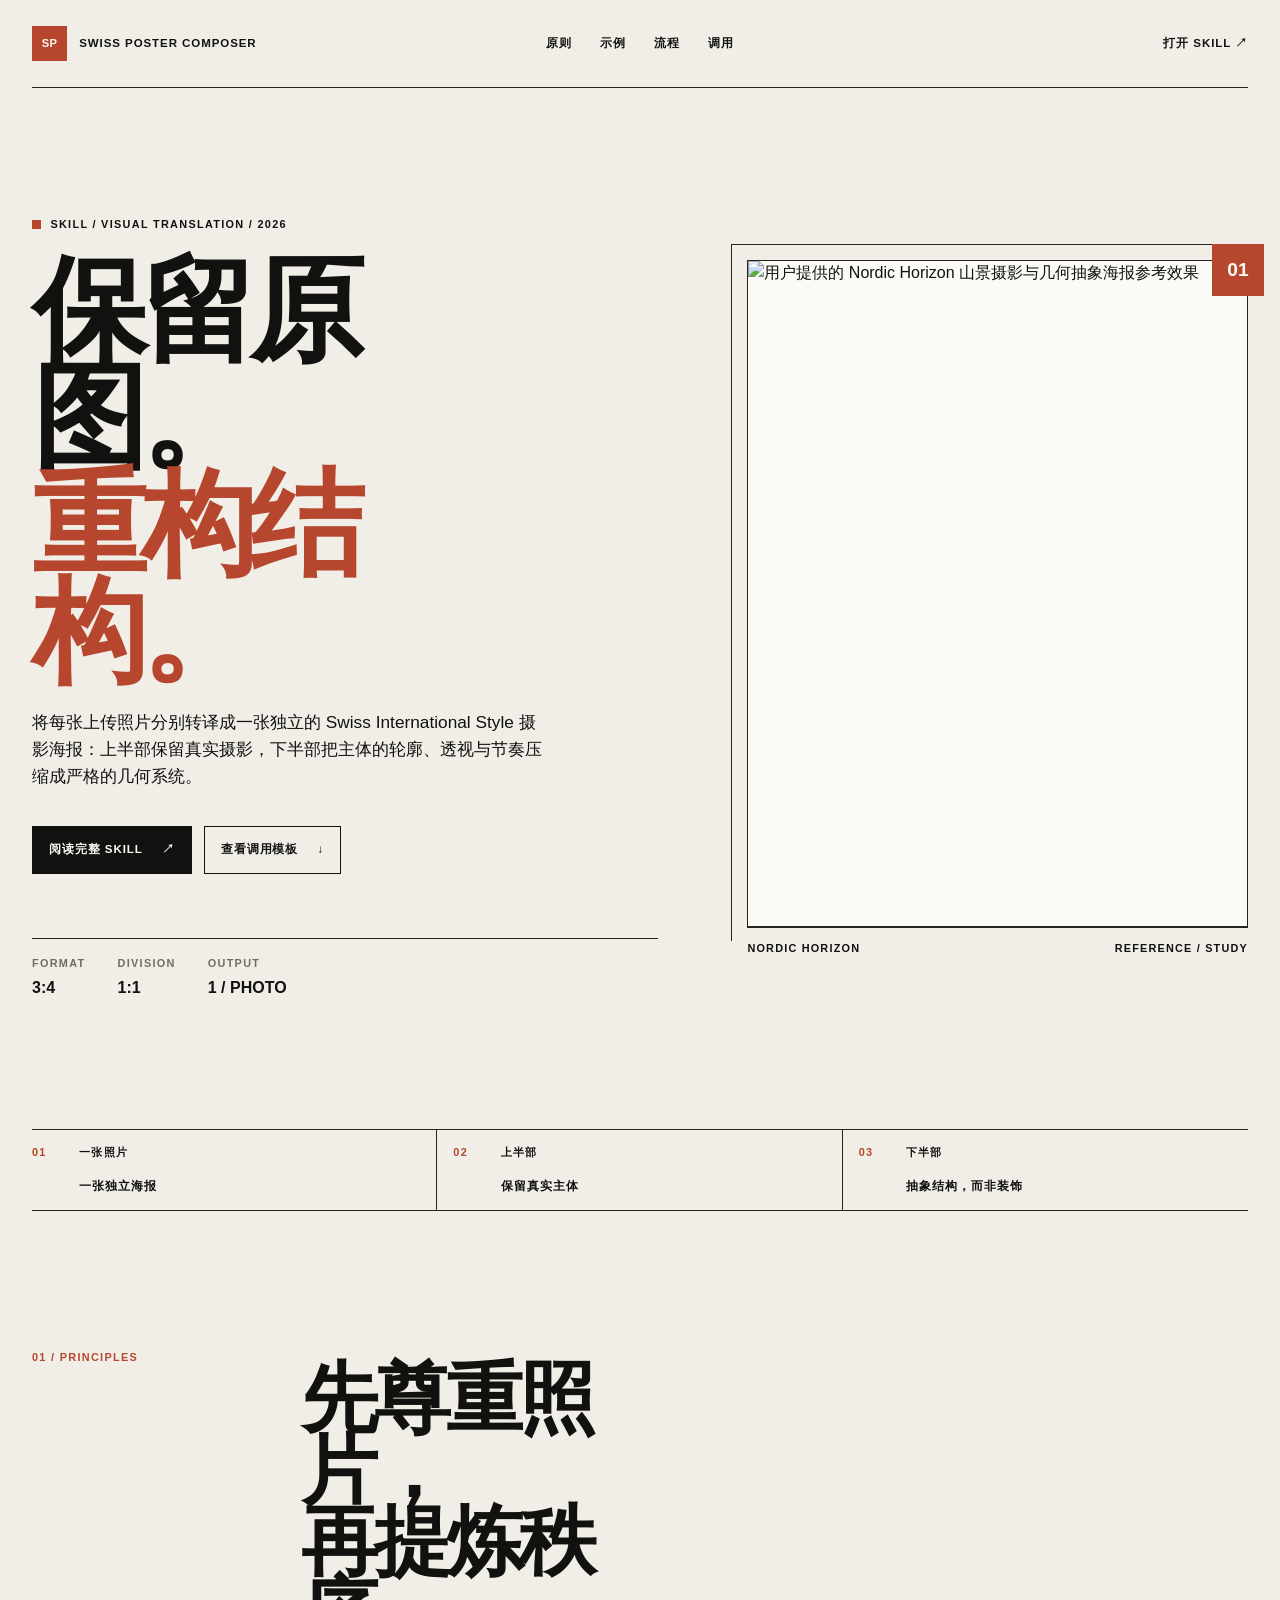
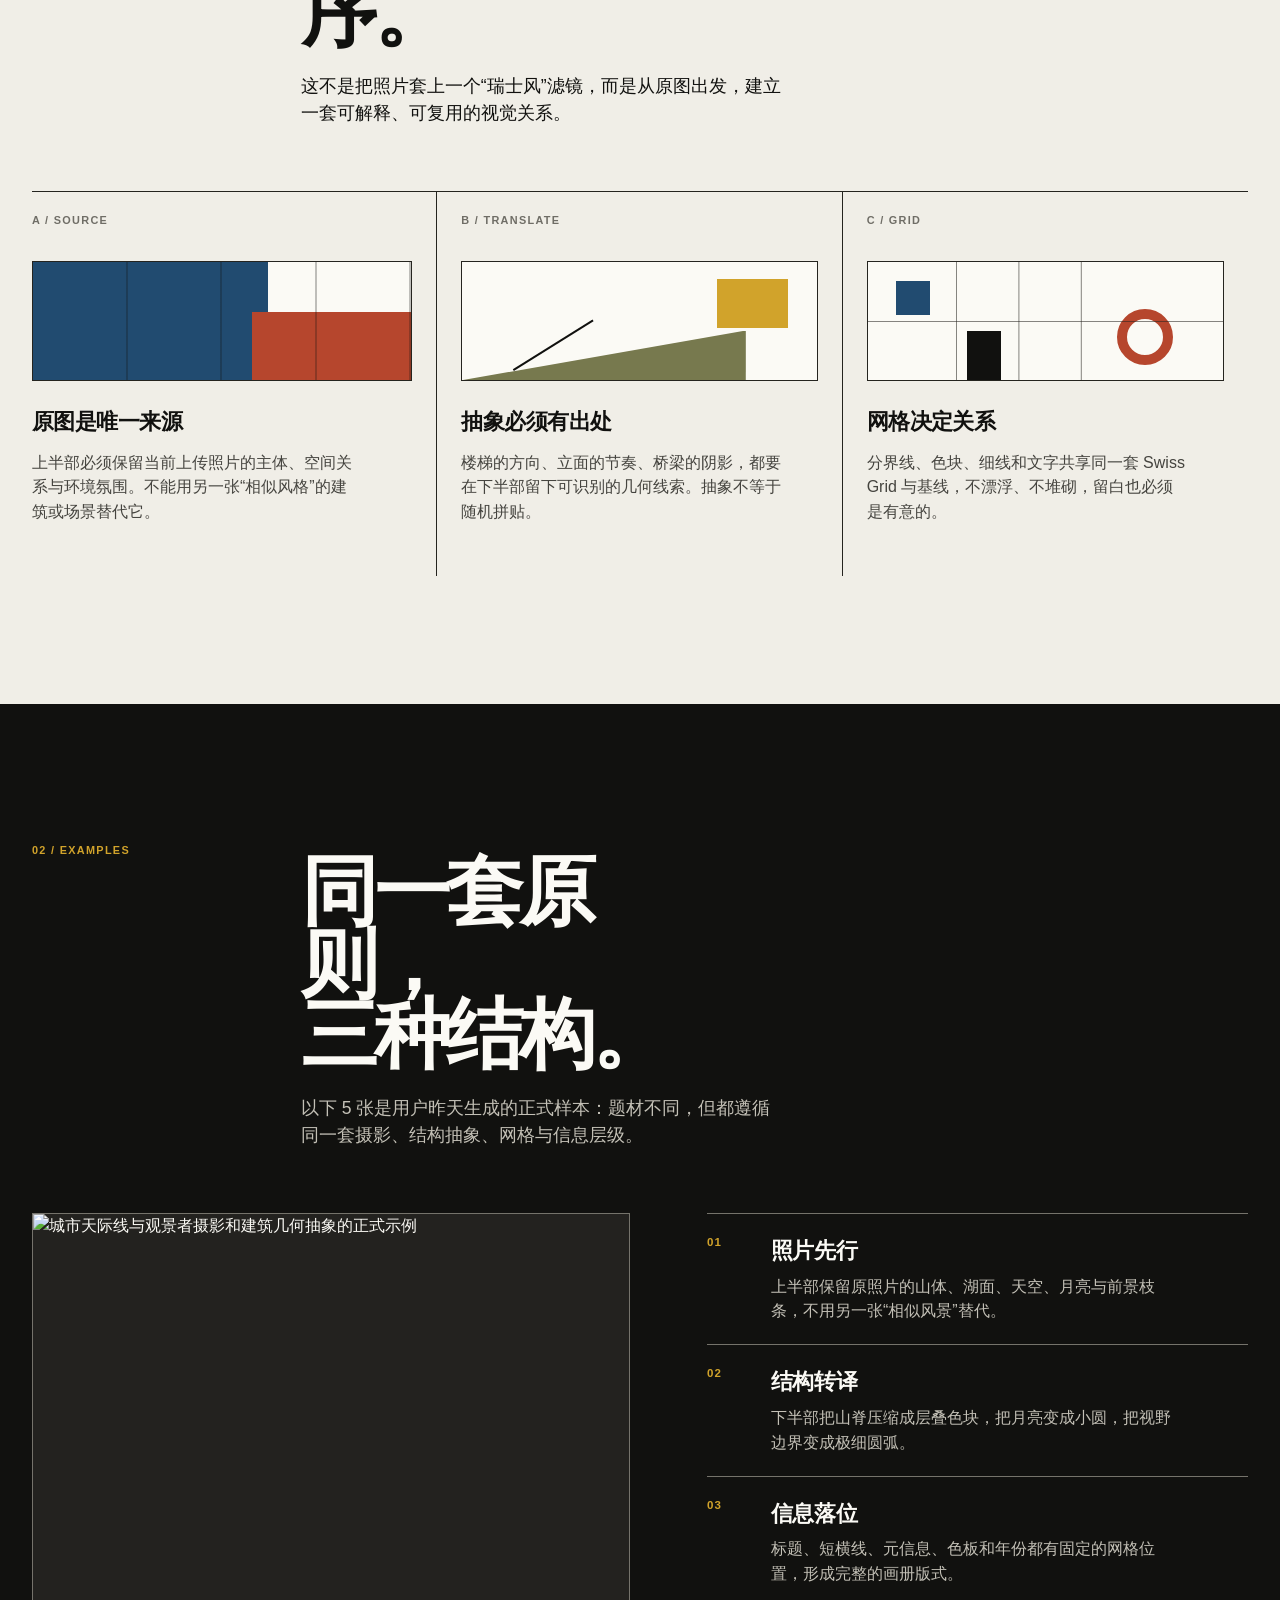
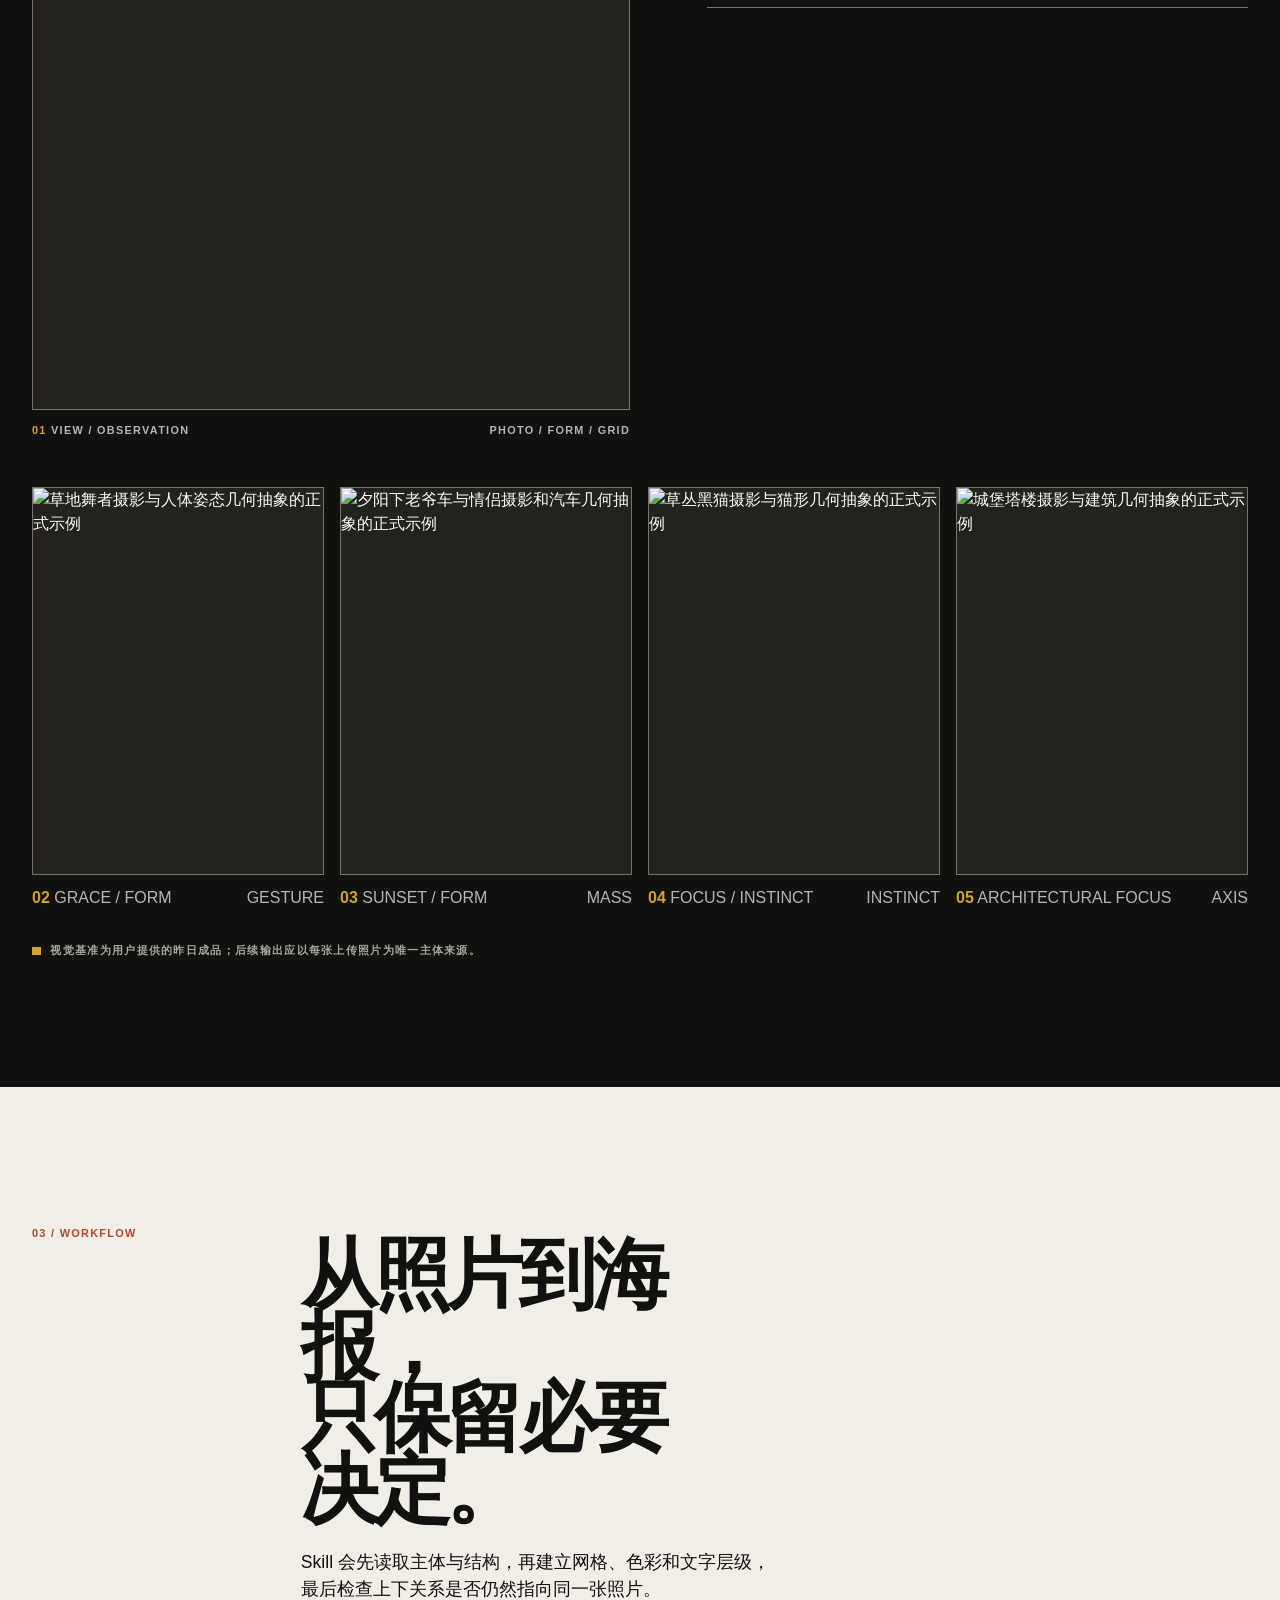
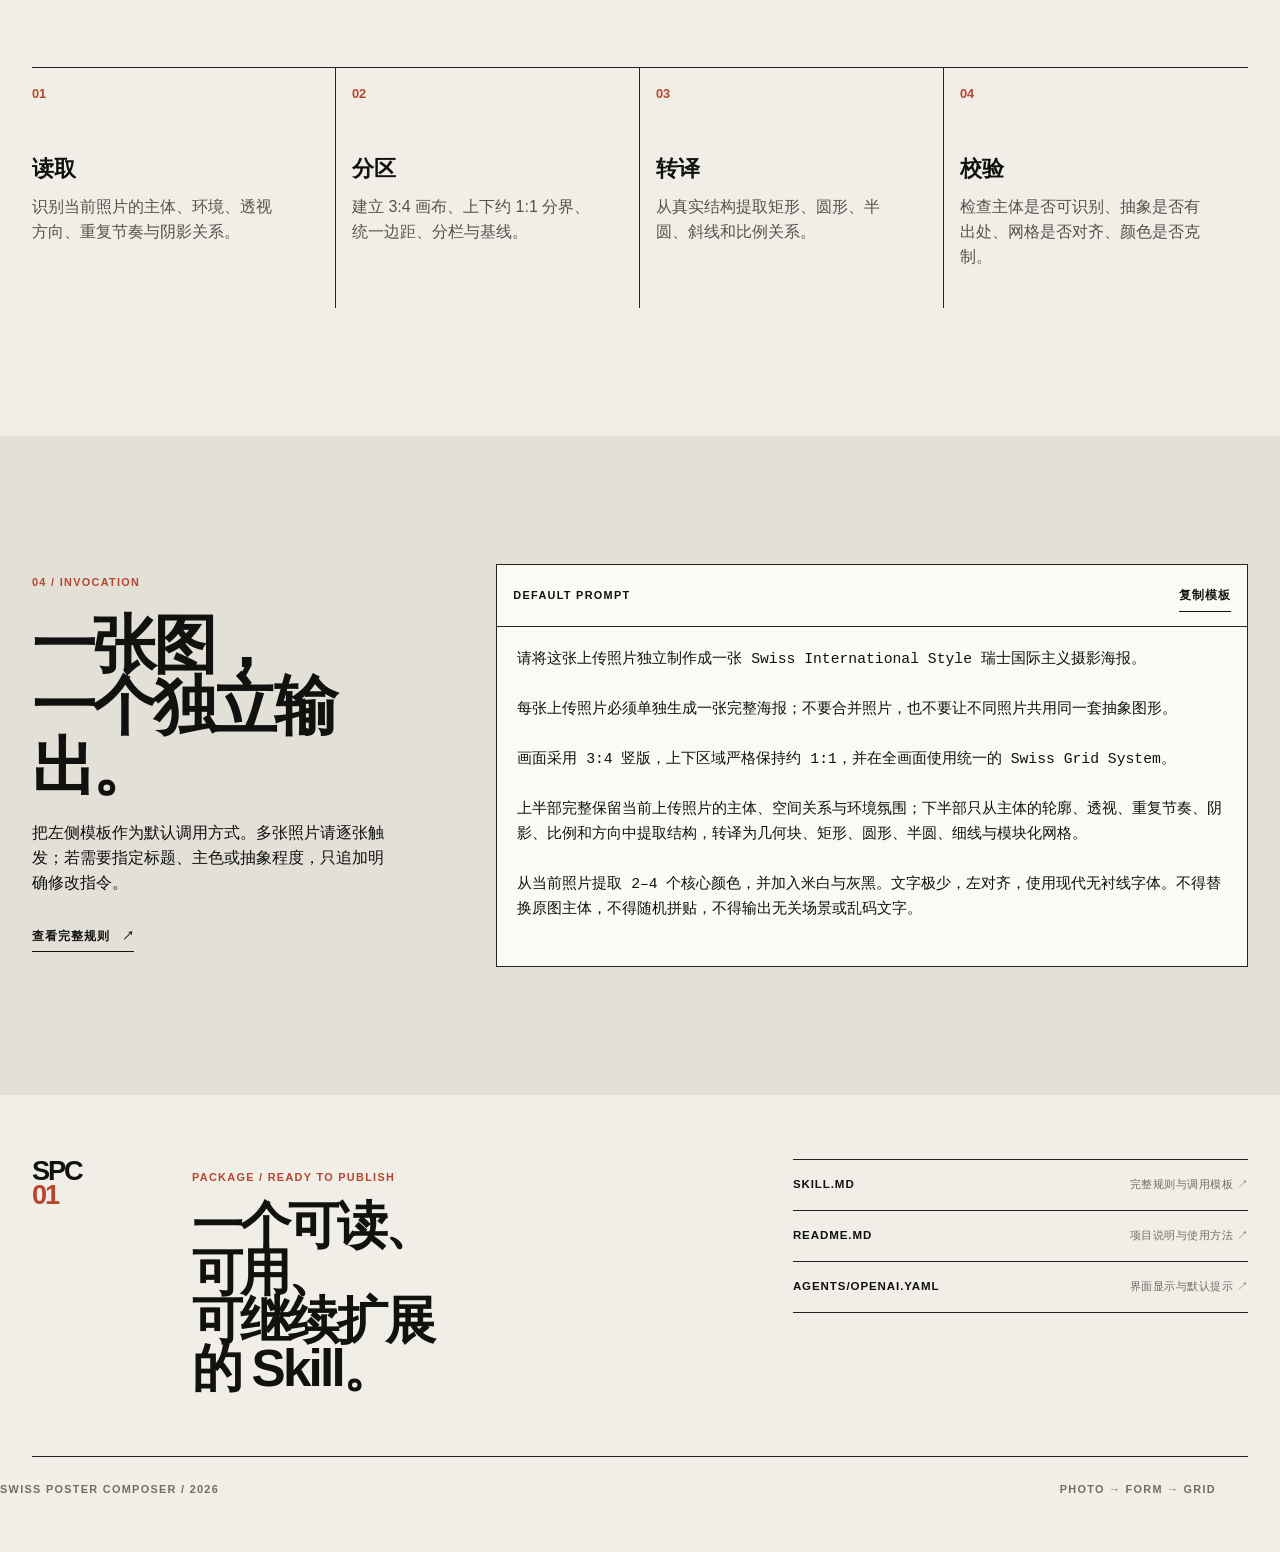
==== index.html @ 578b891d "Add Swiss poster composer skill homepage Add the reusable Swiss International Style poster skill, ho" ====
<!doctype html>
<html lang="zh-CN">
  <head>
    <meta charset="utf-8">
    <meta name="viewport" content="width=device-width, initial-scale=1">
    <meta name="description" content="Swiss Poster Composer：把每张上传照片独立转译为 3:4 竖版、上下约 1:1 的瑞士国际主义摄影海报。">
    <title>Swiss Poster Composer — Swiss International Style Skill</title>
    <link rel="stylesheet" href="styles.css">
  </head>
  <body>
    <a class="skip-link" href="#main">跳到主要内容</a>
    <header class="site-header shell">
      <a class="brand" href="#top" aria-label="Swiss Poster Composer 首页">
        <span class="brand-mark" aria-hidden="true">SP</span>
        <span>Swiss Poster Composer</span>
      </a>
      <nav class="site-nav" aria-label="主导航">
        <a href="#principles">原则</a>
        <a href="#gallery">示例</a>
        <a href="#workflow">流程</a>
        <a href="#prompt">调用</a>
      </nav>
      <a class="header-link" href="SKILL.md">打开 Skill <span aria-hidden="true">↗</span></a>
    </header>

    <main id="main">
      <section class="hero shell" id="top">
        <div class="hero-copy">
          <p class="eyebrow"><span class="signal-dot" aria-hidden="true"></span> SKILL / VISUAL TRANSLATION / 2026</p>
          <h1>保留原图。<br><span>重构结构。</span></h1>
          <p class="hero-intro">将每张上传照片分别转译成一张独立的 Swiss International Style 摄影海报：上半部保留真实摄影，下半部把主体的轮廓、透视与节奏压缩成严格的几何系统。</p>
          <div class="hero-actions">
            <a class="button button-dark" href="SKILL.md">阅读完整 Skill <span aria-hidden="true">↗</span></a>
            <a class="button button-quiet" href="#prompt">查看调用模板 <span aria-hidden="true">↓</span></a>
          </div>
          <dl class="hero-specs" aria-label="Skill 核心规格">
            <div><dt>FORMAT</dt><dd>3:4</dd></div>
            <div><dt>DIVISION</dt><dd>1:1</dd></div>
            <div><dt>OUTPUT</dt><dd>1 / PHOTO</dd></div>
          </dl>
        </div>
        <figure class="hero-visual">
          <div class="hero-index" aria-hidden="true">01</div>
          <img src="assets/reference-nordic-horizon.png" alt="用户提供的 Nordic Horizon 山景摄影与几何抽象海报参考效果">
          <figcaption><span>NORDIC HORIZON</span><span>REFERENCE / STUDY</span></figcaption>
        </figure>
      </section>

      <section class="signal-strip shell" aria-label="核心承诺">
        <div class="signal-item"><span class="signal-number">01</span><span>一张照片</span><strong>一张独立海报</strong></div>
        <div class="signal-item"><span class="signal-number">02</span><span>上半部</span><strong>保留真实主体</strong></div>
        <div class="signal-item"><span class="signal-number">03</span><span>下半部</span><strong>抽象结构，而非装饰</strong></div>
      </section>

      <section class="section shell" id="principles">
        <div class="section-heading">
          <p class="section-number">01 / PRINCIPLES</p>
          <div>
            <h2>先尊重照片，<br>再提炼秩序。</h2>
            <p class="section-lede">这不是把照片套上一个“瑞士风”滤镜，而是从原图出发，建立一套可解释、可复用的视觉关系。</p>
          </div>
        </div>
        <div class="principle-grid">
          <article class="principle-card">
            <p class="card-index">A / SOURCE</p>
            <div class="card-shape shape-source" aria-hidden="true"><span></span><i></i></div>
            <h3>原图是唯一来源</h3>
            <p>上半部必须保留当前上传照片的主体、空间关系与环境氛围。不能用另一张“相似风格”的建筑或场景替代它。</p>
          </article>
          <article class="principle-card">
            <p class="card-index">B / TRANSLATE</p>
            <div class="card-shape shape-translate" aria-hidden="true"><span></span><i></i><b></b></div>
            <h3>抽象必须有出处</h3>
            <p>楼梯的方向、立面的节奏、桥梁的阴影，都要在下半部留下可识别的几何线索。抽象不等于随机拼贴。</p>
          </article>
          <article class="principle-card">
            <p class="card-index">C / GRID</p>
            <div class="card-shape shape-grid" aria-hidden="true"><span></span><i></i><b></b><em></em></div>
            <h3>网格决定关系</h3>
            <p>分界线、色块、细线和文字共享同一套 Swiss Grid 与基线，不漂浮、不堆砌，留白也必须是有意的。</p>
          </article>
        </div>
      </section>

      <section class="section section-dark" id="gallery">
        <div class="shell">
          <div class="section-heading section-heading-dark">
            <p class="section-number">02 / EXAMPLES</p>
            <div>
              <h2>同一套原则，<br>三种结构。</h2>
              <p class="section-lede">以下 5 张是用户昨天生成的正式样本：题材不同，但都遵循同一套摄影、结构抽象、网格与信息层级。</p>
            </div>
          </div>
          <div class="reference-layout">
            <figure class="gallery-card gallery-card-reference">
              <div class="gallery-image"><img src="assets/view-observation.png" alt="城市天际线与观景者摄影和建筑几何抽象的正式示例"></div>
              <figcaption><span><b>01</b> VIEW / OBSERVATION</span><span>PHOTO / FORM / GRID</span></figcaption>
            </figure>
            <div class="reference-notes">
              <article class="reference-note"><span>01</span><div><h3>照片先行</h3><p>上半部保留原照片的山体、湖面、天空、月亮与前景枝条，不用另一张“相似风景”替代。</p></div></article>
              <article class="reference-note"><span>02</span><div><h3>结构转译</h3><p>下半部把山脊压缩成层叠色块，把月亮变成小圆，把视野边界变成极细圆弧。</p></div></article>
              <article class="reference-note"><span>03</span><div><h3>信息落位</h3><p>标题、短横线、元信息、色板和年份都有固定的网格位置，形成完整的画册版式。</p></div></article>
            </div>
          </div>
          <div class="sample-grid" aria-label="其他正式示例">
            <figure class="sample-card"><div class="gallery-image"><img src="assets/grace-form.png" alt="草地舞者摄影与人体姿态几何抽象的正式示例"></div><figcaption><span><b>02</b> GRACE / FORM</span><span>GESTURE</span></figcaption></figure>
            <figure class="sample-card"><div class="gallery-image"><img src="assets/sunset-form.png" alt="夕阳下老爷车与情侣摄影和汽车几何抽象的正式示例"></div><figcaption><span><b>03</b> SUNSET / FORM</span><span>MASS</span></figcaption></figure>
            <figure class="sample-card"><div class="gallery-image"><img src="assets/focus-instinct.png" alt="草丛黑猫摄影与猫形几何抽象的正式示例"></div><figcaption><span><b>04</b> FOCUS / INSTINCT</span><span>INSTINCT</span></figcaption></figure>
            <figure class="sample-card"><div class="gallery-image"><img src="assets/architectural-focus.png" alt="城堡塔楼摄影与建筑几何抽象的正式示例"></div><figcaption><span><b>05</b> ARCHITECTURAL FOCUS</span><span>AXIS</span></figcaption></figure>
          </div>
          <p class="gallery-note"><span class="signal-dot signal-dot-light" aria-hidden="true"></span> 视觉基准为用户提供的昨日成品；后续输出应以每张上传照片为唯一主体来源。</p>
        </div>
      </section>

      <section class="section shell" id="workflow">
        <div class="section-heading">
          <p class="section-number">03 / WORKFLOW</p>
          <div>
            <h2>从照片到海报，<br>只保留必要决定。</h2>
            <p class="section-lede">Skill 会先读取主体与结构，再建立网格、色彩和文字层级，最后检查上下关系是否仍然指向同一张照片。</p>
          </div>
        </div>
        <ol class="workflow-list">
          <li><span class="workflow-step">01</span><div><h3>读取</h3><p>识别当前照片的主体、环境、透视方向、重复节奏与阴影关系。</p></div></li>
          <li><span class="workflow-step">02</span><div><h3>分区</h3><p>建立 3:4 画布、上下约 1:1 分界、统一边距、分栏与基线。</p></div></li>
          <li><span class="workflow-step">03</span><div><h3>转译</h3><p>从真实结构提取矩形、圆形、半圆、斜线和比例关系。</p></div></li>
          <li><span class="workflow-step">04</span><div><h3>校验</h3><p>检查主体是否可识别、抽象是否有出处、网格是否对齐、颜色是否克制。</p></div></li>
        </ol>
      </section>

      <section class="section section-paper" id="prompt">
        <div class="shell prompt-layout">
          <div class="prompt-intro">
            <p class="section-number">04 / INVOCATION</p>
            <h2>一张图，<br>一个独立输出。</h2>
            <p>把左侧模板作为默认调用方式。多张照片请逐张触发；若需要指定标题、主色或抽象程度，只追加明确修改指令。</p>
            <a class="text-link" href="SKILL.md">查看完整规则 <span aria-hidden="true">↗</span></a>
          </div>
          <div class="prompt-panel">
            <div class="prompt-toolbar"><span>DEFAULT PROMPT</span><button id="copy-prompt" type="button" aria-label="复制调用模板">复制模板</button></div>
            <pre id="prompt-text"><code>请将这张上传照片独立制作成一张 Swiss International Style 瑞士国际主义摄影海报。

每张上传照片必须单独生成一张完整海报；不要合并照片，也不要让不同照片共用同一套抽象图形。

画面采用 3:4 竖版，上下区域严格保持约 1:1，并在全画面使用统一的 Swiss Grid System。

上半部完整保留当前上传照片的主体、空间关系与环境氛围；下半部只从主体的轮廓、透视、重复节奏、阴影、比例和方向中提取结构，转译为几何块、矩形、圆形、半圆、细线与模块化网格。

从当前照片提取 2–4 个核心颜色，并加入米白与灰黑。文字极少，左对齐，使用现代无衬线字体。不得替换原图主体，不得随机拼贴，不得输出无关场景或乱码文字。</code></pre>
            <p class="copy-status" id="copy-status" role="status" aria-live="polite"></p>
          </div>
        </div>
      </section>

      <section class="download-section shell" id="download">
        <div class="download-mark" aria-hidden="true">SPC<br><span>01</span></div>
        <div>
          <p class="section-number">PACKAGE / READY TO PUBLISH</p>
          <h2>一个可读、可用、<br>可继续扩展的 Skill。</h2>
        </div>
        <div class="download-files">
          <a href="SKILL.md"><span>SKILL.md</span><small>完整规则与调用模板 ↗</small></a>
          <a href="README.md"><span>README.md</span><small>项目说明与使用方法 ↗</small></a>
          <a href="agents/openai.yaml"><span>agents/openai.yaml</span><small>界面显示与默认提示 ↗</small></a>
        </div>
      </section>
    </main>

    <footer class="site-footer shell">
      <span>SWISS POSTER COMPOSER / 2026</span>
      <span>PHOTO → FORM → GRID</span>
    </footer>

    <script>
      const copyButton = document.querySelector('#copy-prompt');
      const promptText = document.querySelector('#prompt-text');
      const copyStatus = document.querySelector('#copy-status');

      copyButton.addEventListener('click', async () => {
        try {
          await navigator.clipboard.writeText(promptText.innerText);
          copyStatus.textContent = '已复制到剪贴板。';
          copyButton.textContent = '已复制';
          window.setTimeout(() => {
            copyStatus.textContent = '';
            copyButton.textContent = '复制模板';
          }, 1800);
        } catch (error) {
          copyStatus.textContent = '复制失败，请手动选择文本。';
        }
      });
    </script>
  </body>
</html>
---- styles.css ----
:root {
  --paper: #f0eee7;
  --paper-deep: #e3e0d8;
  --ink: #11110f;
  --muted: #6f6d66;
  --line: #25241f;
  --red: #b6462d;
  --blue: #214b70;
  --olive: #77794e;
  --yellow: #d1a32b;
  --white: #fbfaf5;
  --max: 1440px;
  --space-1: 0.5rem;
  --space-2: 1rem;
  --space-3: 1.5rem;
  --space-4: 2rem;
  --space-5: 3rem;
  --space-6: 5rem;
  --space-7: 8rem;
  color-scheme: light;
}

* { box-sizing: border-box; }

html { scroll-behavior: smooth; }

body {
  margin: 0;
  background: var(--paper);
  color: var(--ink);
  font-family: Arial, Helvetica, "Noto Sans SC", "PingFang SC", sans-serif;
  line-height: 1.55;
  text-rendering: optimizeLegibility;
}

img { display: block; max-width: 100%; }

a { color: inherit; }

.shell { width: min(100% - 4rem, var(--max)); margin-inline: auto; }

.skip-link {
  position: absolute;
  left: 1rem;
  top: -4rem;
  z-index: 10;
  padding: 0.75rem 1rem;
  background: var(--ink);
  color: var(--white);
  text-decoration: none;
}

.skip-link:focus { top: 1rem; }

.site-header {
  display: grid;
  grid-template-columns: minmax(14rem, 1fr) auto minmax(14rem, 1fr);
  align-items: center;
  min-height: 5.5rem;
  border-bottom: 1px solid var(--line);
}

.brand,
.header-link,
.site-nav a,
.button,
.text-link,
.download-files a,
.prompt-toolbar button {
  text-decoration: none;
  text-transform: uppercase;
  letter-spacing: 0.08em;
  font-size: 0.72rem;
  font-weight: 700;
}

.brand { display: inline-flex; align-items: center; gap: 0.75rem; }

.brand-mark {
  display: grid;
  place-items: center;
  width: 2.2rem;
  height: 2.2rem;
  background: var(--red);
  color: var(--white);
  font-size: 0.7rem;
  letter-spacing: 0.04em;
}

.site-nav { display: flex; gap: 1.75rem; justify-content: center; }
.site-nav a, .header-link { transition: color 160ms ease; }
.site-nav a:hover, .site-nav a:focus-visible, .header-link:hover, .header-link:focus-visible, .text-link:hover, .text-link:focus-visible { color: var(--red); }
.header-link { justify-self: end; }

.hero {
  display: grid;
  grid-template-columns: minmax(0, 1fr) minmax(22rem, 0.8fr);
  gap: clamp(2rem, 7vw, 9rem);
  min-height: min(48rem, calc(100vh - 5.5rem));
  padding-top: var(--space-7);
  padding-bottom: var(--space-7);
  align-items: center;
}

.eyebrow,
.section-number,
.card-index,
.prompt-toolbar,
.hero-specs dt,
.gallery-card figcaption,
.signal-item,
.site-footer,
.gallery-note {
  margin: 0;
  text-transform: uppercase;
  letter-spacing: 0.12em;
  font-size: 0.68rem;
  font-weight: 700;
}

.eyebrow { display: flex; gap: 0.6rem; align-items: center; }
.signal-dot { width: 0.55rem; height: 0.55rem; display: inline-block; background: var(--red); }
.signal-dot-light { background: var(--yellow); }

.hero h1,
.section h2,
.download-section h2 {
  margin: 1.5rem 0 1.5rem;
  font-weight: 800;
  letter-spacing: -0.055em;
  line-height: 0.93;
}

.hero h1 { max-width: 8ch; font-size: clamp(4rem, 9vw, 8.6rem); }
.hero h1 span { color: var(--red); }
.hero-intro { max-width: 32rem; margin: 0; font-size: clamp(1rem, 1.35vw, 1.18rem); }

.hero-actions { display: flex; flex-wrap: wrap; gap: 0.75rem; margin-top: 2.25rem; }

.button {
  display: inline-flex;
  align-items: center;
  gap: 1.2rem;
  min-height: 3rem;
  padding: 0.75rem 1rem;
  border: 1px solid var(--ink);
  transition: background 160ms ease, color 160ms ease, transform 160ms ease;
}

.button:hover, .button:focus-visible { transform: translateY(-2px); }
.button-dark { background: var(--ink); color: var(--white); }
.button-dark:hover, .button-dark:focus-visible { background: var(--red); border-color: var(--red); }
.button-quiet { background: transparent; }
.button-quiet:hover, .button-quiet:focus-visible { background: var(--paper-deep); }

.hero-specs { display: flex; gap: 2rem; margin: 4rem 0 0; padding-top: 1rem; border-top: 1px solid var(--line); }
.hero-specs div { display: grid; gap: 0.3rem; }
.hero-specs dt { color: var(--muted); }
.hero-specs dd { margin: 0; font-size: 1rem; font-weight: 700; }

.hero-visual { position: relative; width: min(100%, 34rem); justify-self: end; margin: 0; }
.hero-visual::before { content: ""; position: absolute; inset: -1rem 1rem 1rem -1rem; border-top: 1px solid var(--line); border-left: 1px solid var(--line); pointer-events: none; }
.hero-visual img { width: 100%; aspect-ratio: 3 / 4; object-fit: cover; border: 1px solid var(--line); background: var(--white); }
.hero-index { position: absolute; z-index: 1; top: -1rem; right: -1rem; display: grid; place-items: center; width: 3.25rem; height: 3.25rem; background: var(--red); color: var(--white); font-size: 1.2rem; font-weight: 800; }
.hero-visual figcaption { display: flex; justify-content: space-between; gap: 1rem; padding-top: 0.75rem; border-top: 1px solid var(--line); font-size: 0.68rem; letter-spacing: 0.11em; font-weight: 700; }

.signal-strip { display: grid; grid-template-columns: repeat(3, 1fr); border-top: 1px solid var(--line); border-bottom: 1px solid var(--line); }
.signal-item { display: grid; grid-template-columns: 2.2rem 1fr; gap: 0.75rem; align-items: center; min-height: 5rem; padding: 0.75rem 1rem 0.75rem 0; border-right: 1px solid var(--line); }
.signal-item + .signal-item { padding-left: 1rem; }
.signal-item:last-child { border-right: 0; }
.signal-number { color: var(--red); }
.signal-item strong { grid-column: 2; font-size: 0.78rem; letter-spacing: 0.08em; }

.section { padding-top: var(--space-7); padding-bottom: var(--space-7); }
.section-heading { display: grid; grid-template-columns: minmax(9rem, 0.25fr) minmax(0, 1fr); gap: 2rem; align-items: start; margin-bottom: 4rem; }
.section-number { color: var(--red); padding-top: 0.6rem; }
.section h2, .download-section h2 { font-size: clamp(3rem, 6vw, 6.7rem); max-width: 10ch; }
.section-lede { max-width: 30rem; margin: 0; font-size: 1.1rem; }

.principle-grid { display: grid; grid-template-columns: repeat(3, 1fr); border-top: 1px solid var(--line); }
.principle-card { min-height: 24rem; padding: 1.25rem 1.5rem 1.5rem 0; border-right: 1px solid var(--line); }
.principle-card + .principle-card { padding-left: 1.5rem; }
.principle-card:last-child { border-right: 0; }
.card-index { color: var(--muted); }
.principle-card h3 { margin: 1.5rem 0 0.75rem; font-size: 1.35rem; letter-spacing: -0.025em; }
.principle-card p:last-child { max-width: 20rem; margin: 0; color: #45443f; }

.card-shape { position: relative; height: 7.5rem; margin-top: 2rem; overflow: hidden; border: 1px solid var(--line); background: var(--white); }
.shape-source span { position: absolute; left: 0; top: 0; width: 62%; height: 100%; background: var(--blue); }
.shape-source i { position: absolute; right: 0; bottom: 0; width: 42%; height: 58%; background: var(--red); }
.shape-source::after { content: ""; position: absolute; inset: 0; background: repeating-linear-gradient(to right, transparent 0 24.5%, rgba(17,17,15,.65) 24.5% 25%); opacity: .4; }
.shape-translate span { position: absolute; left: 0; bottom: 0; width: 80%; height: 42%; background: var(--olive); clip-path: polygon(0 100%, 100% 0, 100% 100%); }
.shape-translate i { position: absolute; left: 14%; top: 12%; width: 2px; height: 80%; background: var(--ink); transform: rotate(58deg); transform-origin: bottom; }
.shape-translate b { position: absolute; right: 8%; top: 14%; width: 20%; height: 42%; background: var(--yellow); }
.shape-grid::before, .shape-grid::after { content: ""; position: absolute; background: var(--line); opacity: .55; }
.shape-grid::before { left: 25%; top: 0; width: 1px; height: 100%; box-shadow: 3.9rem 0 var(--line), 7.8rem 0 var(--line); }
.shape-grid::after { left: 0; top: 50%; width: 100%; height: 1px; }
.shape-grid span { position: absolute; right: 14%; bottom: 13%; width: 3.5rem; height: 3.5rem; border: 0.65rem solid var(--red); border-radius: 50%; }
.shape-grid i { position: absolute; left: 8%; top: 16%; width: 2.1rem; height: 2.1rem; background: var(--blue); }
.shape-grid b { position: absolute; left: 28%; bottom: 0; width: 2.1rem; height: 42%; background: var(--ink); }

.section-dark { background: var(--ink); color: var(--white); }
.section-heading-dark .section-number { color: var(--yellow); }
.section-heading-dark .section-lede { color: #c3c0b6; }
.gallery-grid { display: grid; grid-template-columns: 1.35fr 1fr 1fr; gap: 1rem; align-items: start; }
.gallery-card { margin: 0; }
.gallery-image { overflow: hidden; border: 1px solid #75736b; background: #23221f; }
.gallery-image img { width: 100%; aspect-ratio: 3 / 4; object-fit: cover; transition: transform 400ms ease; }
.gallery-card:hover .gallery-image img { transform: scale(1.02); }
.gallery-card-wide .gallery-image img { aspect-ratio: 4 / 5; }
.gallery-card figcaption { display: flex; justify-content: space-between; gap: 1rem; padding-top: 0.75rem; color: #b9b5aa; }
.gallery-card figcaption b { color: var(--yellow); }
.reference-layout { display: grid; grid-template-columns: minmax(0, 1.05fr) minmax(18rem, 0.95fr); gap: clamp(2rem, 6vw, 6rem); align-items: start; }
.gallery-card-reference { max-width: 43rem; }
.gallery-card-reference .gallery-image img { aspect-ratio: 3 / 4; }
.reference-notes { border-top: 1px solid #75736b; }
.reference-note { display: grid; grid-template-columns: 3rem 1fr; gap: 1rem; padding: 1.25rem 0; border-bottom: 1px solid #75736b; }
.reference-note > span { color: var(--yellow); font-size: 0.72rem; font-weight: 700; letter-spacing: 0.1em; }
.reference-note h3 { margin: 0 0 0.45rem; font-size: 1.35rem; letter-spacing: -0.02em; }
.reference-note p { max-width: 25rem; margin: 0; color: #c3c0b6; }
.sample-grid { display: grid; grid-template-columns: repeat(4, 1fr); gap: 1rem; margin-top: 3rem; }
.sample-card { margin: 0; }
.sample-card .gallery-image img { aspect-ratio: 3 / 4; object-fit: cover; }
.sample-card figcaption { display: flex; justify-content: space-between; gap: 0.75rem; padding-top: 0.65rem; color: #b9b5aa; }
.sample-card figcaption b { color: var(--yellow); }
.gallery-note { display: flex; gap: 0.6rem; align-items: center; margin-top: 2rem; color: #a9a69d; }

.workflow-list { display: grid; grid-template-columns: repeat(4, 1fr); margin: 0; padding: 0; list-style: none; border-top: 1px solid var(--line); }
.workflow-list li { min-height: 15rem; padding: 1rem 1rem 1rem 0; border-right: 1px solid var(--line); }
.workflow-list li + li { padding-left: 1rem; }
.workflow-list li:last-child { border-right: 0; }
.workflow-step { display: block; margin-bottom: 3rem; color: var(--red); font-size: 0.8rem; font-weight: 700; }
.workflow-list h3 { margin: 0 0 0.6rem; font-size: 1.35rem; }
.workflow-list p { max-width: 15rem; margin: 0; color: #55534c; }

.section-paper { background: var(--paper-deep); }
.prompt-layout { display: grid; grid-template-columns: minmax(16rem, 0.65fr) minmax(0, 1.35fr); gap: clamp(2rem, 8vw, 8rem); align-items: start; }
.prompt-intro h2 { margin: 1.5rem 0; font-size: clamp(3rem, 5vw, 5.5rem); line-height: .95; letter-spacing: -.055em; }
.prompt-intro p:not(.section-number) { max-width: 22rem; margin: 0; }
.text-link { display: inline-flex; gap: 0.75rem; margin-top: 2rem; border-bottom: 1px solid var(--ink); padding-bottom: 0.35rem; }
.prompt-panel { border: 1px solid var(--line); background: var(--white); }
.prompt-toolbar { display: flex; justify-content: space-between; gap: 1rem; align-items: center; padding: 0.9rem 1rem; border-bottom: 1px solid var(--line); }
.prompt-toolbar button { padding: 0.5rem 0; border: 0; border-bottom: 1px solid var(--ink); background: transparent; color: var(--ink); cursor: pointer; }
.prompt-toolbar button:hover, .prompt-toolbar button:focus-visible { color: var(--red); border-color: var(--red); }
.prompt-panel pre { max-height: 25rem; margin: 0; padding: 1.25rem; overflow: auto; white-space: pre-wrap; font: 0.92rem/1.7 "SFMono-Regular", Consolas, "Liberation Mono", monospace; }
.copy-status { min-height: 1.5rem; margin: 0; padding: 0 1.25rem 1rem; color: var(--red); font-size: 0.78rem; }

.download-section { display: grid; grid-template-columns: 8rem minmax(0, 1fr) minmax(16rem, 0.8fr); gap: 2rem; align-items: start; padding-top: 4rem; padding-bottom: 4rem; border-bottom: 1px solid var(--line); }
.download-mark { font-size: 1.7rem; font-weight: 800; line-height: .85; letter-spacing: -.08em; }
.download-mark span { color: var(--red); }
.download-section h2 { margin: 1rem 0 0; font-size: clamp(2.4rem, 4vw, 4.5rem); }
.download-files { display: grid; border-top: 1px solid var(--line); }
.download-files a { display: grid; grid-template-columns: 1fr auto; gap: 1rem; padding: 1rem 0; border-bottom: 1px solid var(--line); }
.download-files a:hover, .download-files a:focus-visible { color: var(--red); }
.download-files small { color: var(--muted); font-size: 0.7rem; font-weight: 400; letter-spacing: .04em; text-transform: none; }

.site-footer { display: flex; justify-content: space-between; gap: 1rem; padding: 1.5rem 0 2rem; color: var(--muted); }

:focus-visible { outline: 2px solid var(--red); outline-offset: 4px; }

@media (max-width: 1024px) {
  .shell { width: min(100% - 3rem, var(--max)); }
  .hero { gap: 3rem; }
  .hero h1 { font-size: clamp(4rem, 10vw, 7rem); }
  .download-section { grid-template-columns: 5rem minmax(0, 1fr); }
  .download-files { grid-column: 2; }
}

@media (max-width: 760px) {
  .shell { width: min(100% - 2rem, var(--max)); }
  .site-header { grid-template-columns: 1fr auto; min-height: 4.5rem; }
  .site-nav { display: none; }
  .header-link { justify-self: end; }
  .hero { grid-template-columns: 1fr; min-height: auto; padding-top: 4rem; padding-bottom: 4rem; }
  .hero-copy { order: 1; }
  .hero-visual { order: 0; width: min(82vw, 25rem); justify-self: center; }
  .hero h1 { font-size: clamp(3.8rem, 18vw, 6.5rem); }
  .hero-specs { margin-top: 3rem; }
  .signal-strip { grid-template-columns: 1fr; }
  .signal-item, .signal-item + .signal-item { padding: 0.9rem 0; border-right: 0; border-bottom: 1px solid var(--line); }
  .signal-item:last-child { border-bottom: 0; }
  .section { padding-top: 5rem; padding-bottom: 5rem; }
  .section-heading { grid-template-columns: 1fr; gap: 0; margin-bottom: 2.5rem; }
  .section-number { padding-top: 0; }
  .principle-grid, .gallery-grid, .workflow-list, .reference-layout, .sample-grid { grid-template-columns: 1fr; }
  .principle-card, .principle-card + .principle-card, .workflow-list li, .workflow-list li + li { min-height: auto; padding: 1.5rem 0; border-right: 0; border-bottom: 1px solid var(--line); }
  .principle-card:last-child, .workflow-list li:last-child { border-bottom: 0; }
  .gallery-card-wide .gallery-image img, .gallery-image img { aspect-ratio: 3 / 4; }
  .gallery-card + .gallery-card { margin-top: 2rem; }
  .reference-notes { margin-top: 1rem; }
  .sample-card + .sample-card { margin-top: 1.5rem; }
  .workflow-step { margin-bottom: 1.5rem; }
  .prompt-layout { grid-template-columns: 1fr; gap: 2.5rem; }
  .download-section { grid-template-columns: 1fr; gap: 1rem; }
  .download-files { grid-column: 1; margin-top: 1.5rem; }
}

@media (prefers-reduced-motion: reduce) {
  html { scroll-behavior: auto; }
  *, *::before, *::after { transition-duration: 0.01ms !important; animation-duration: 0.01ms !important; }
}
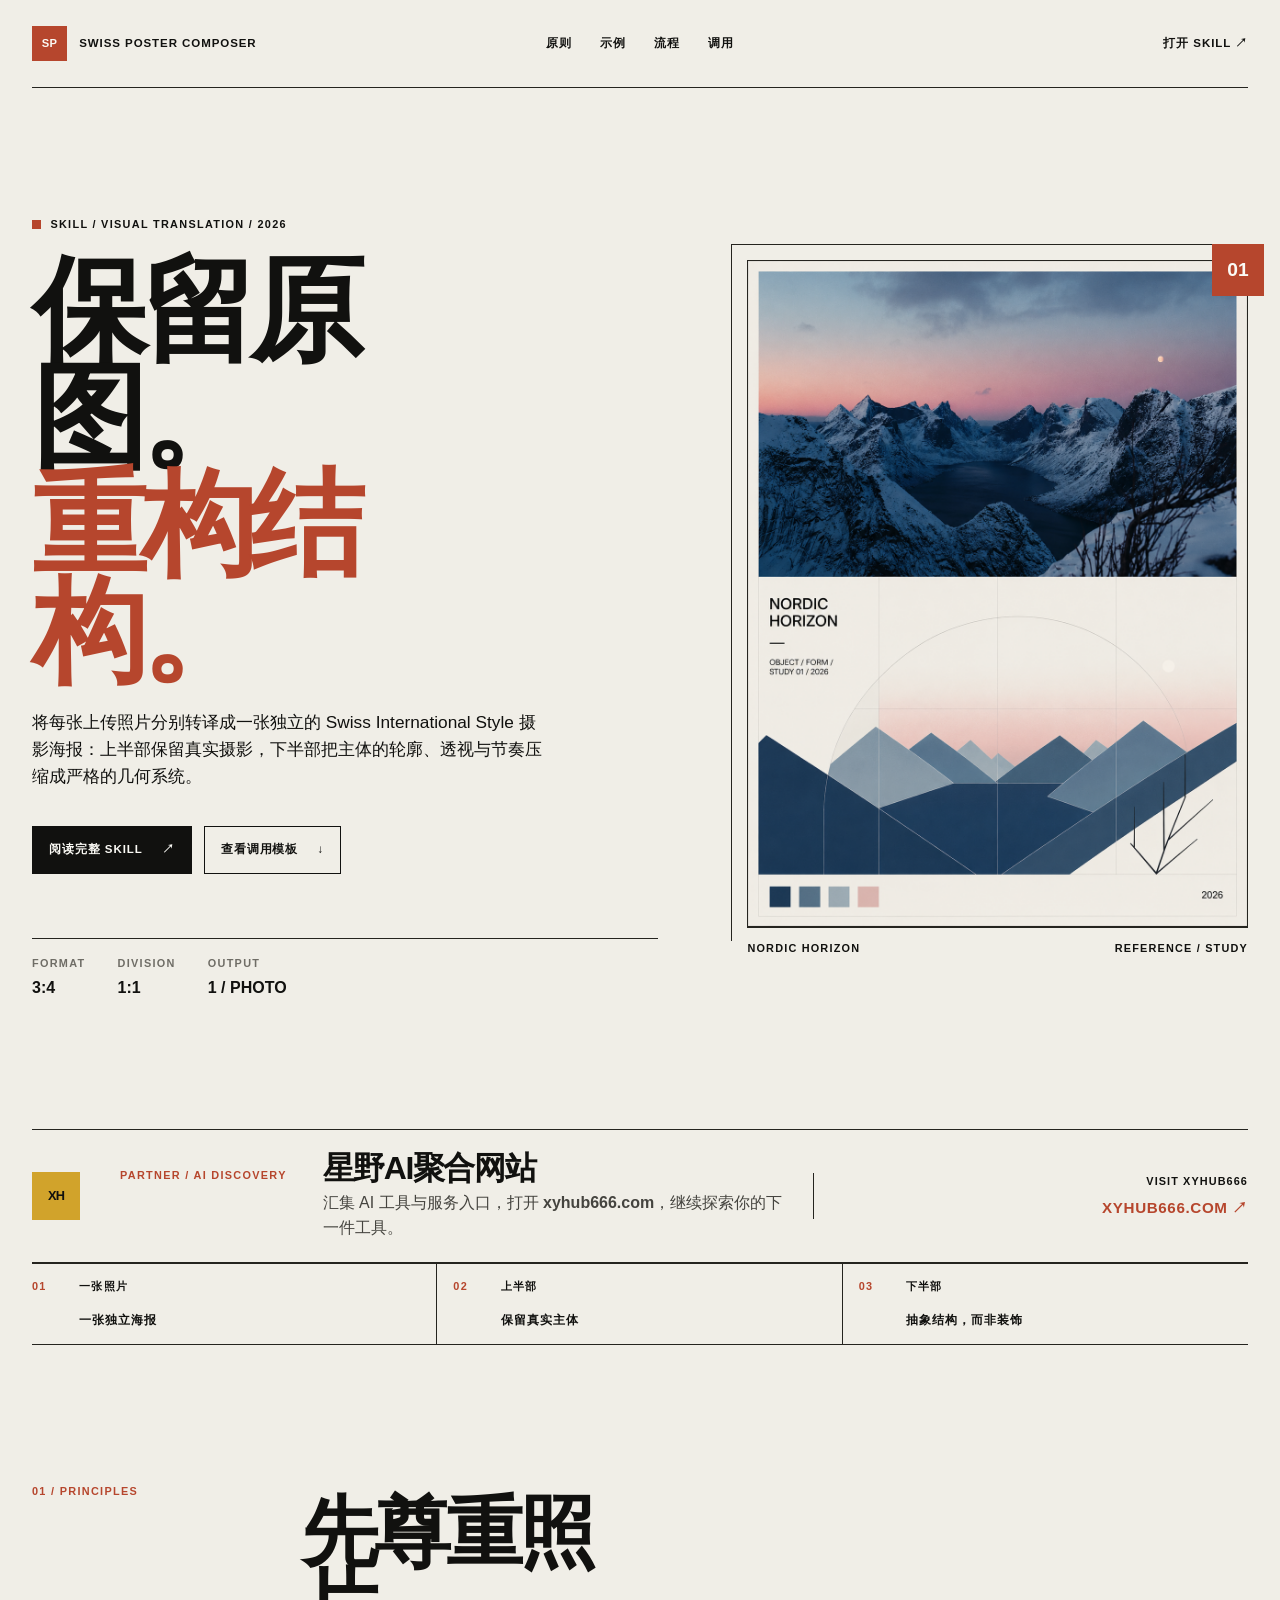
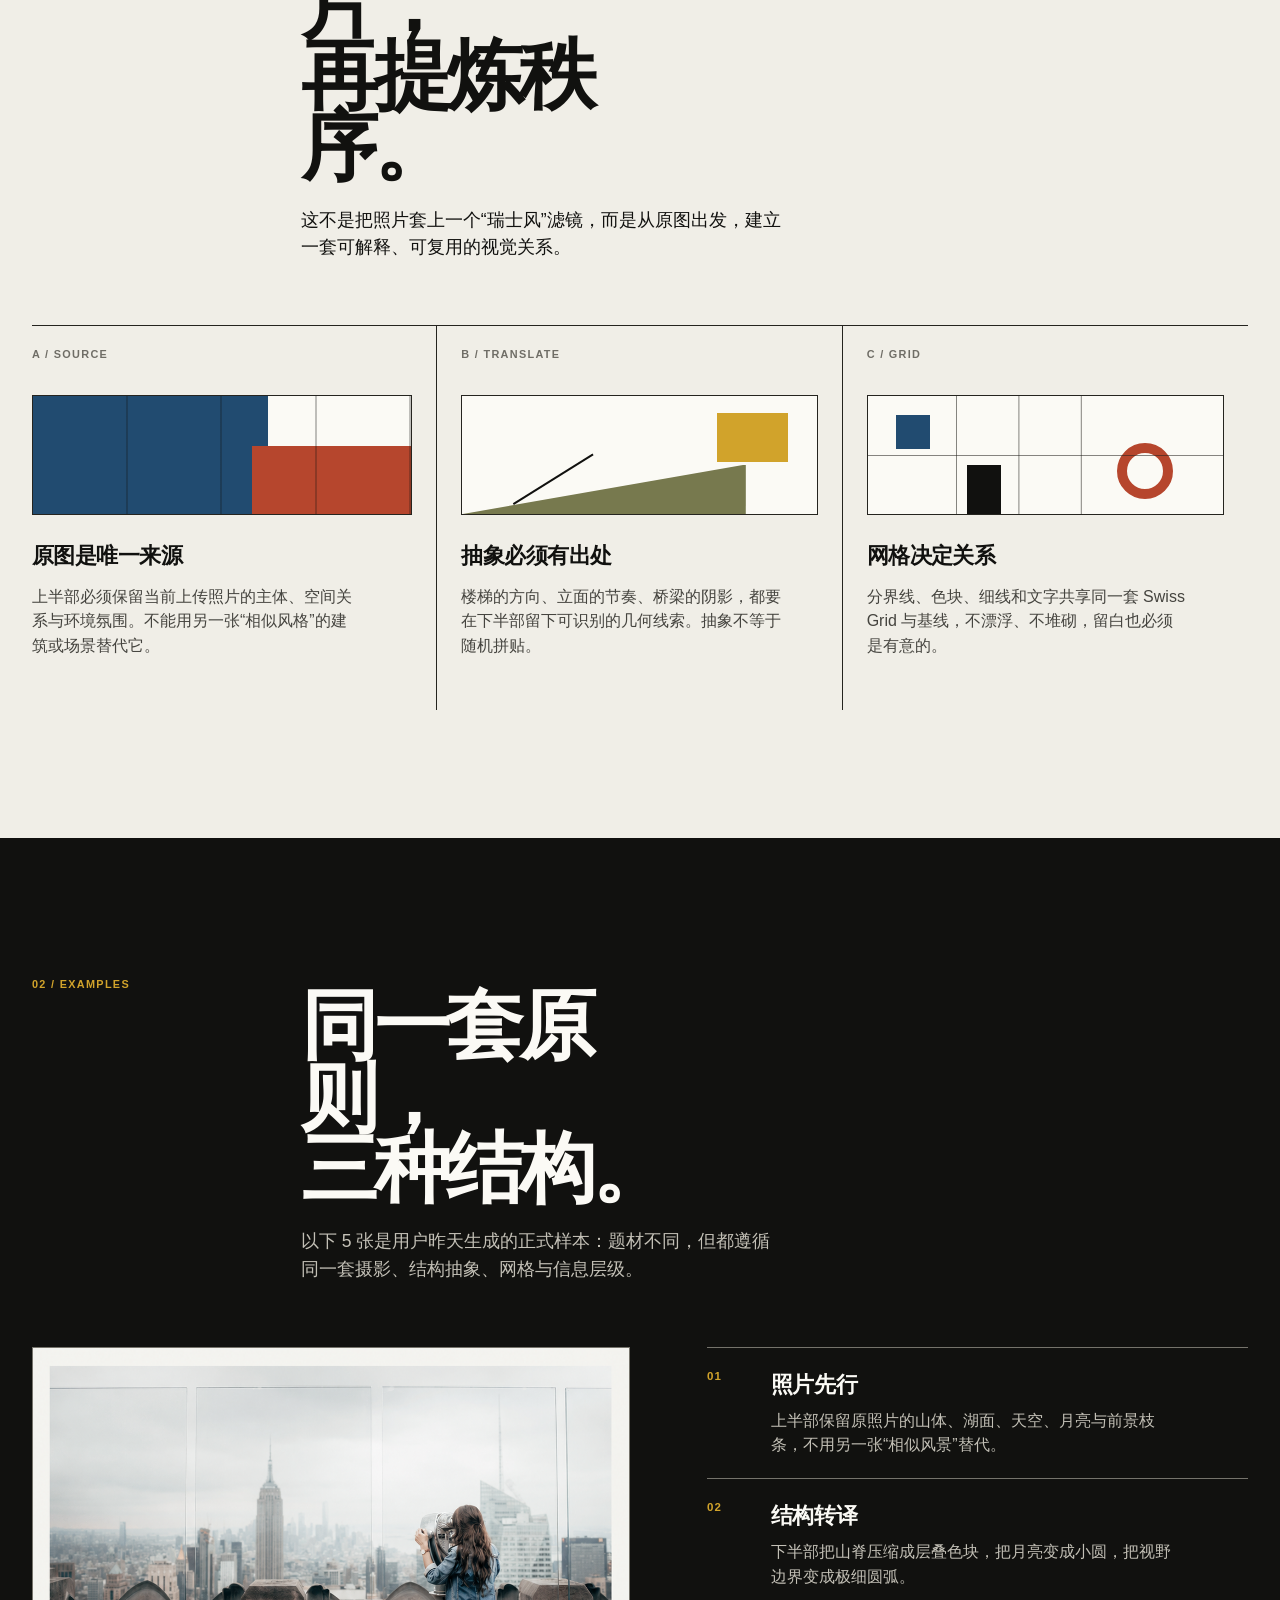
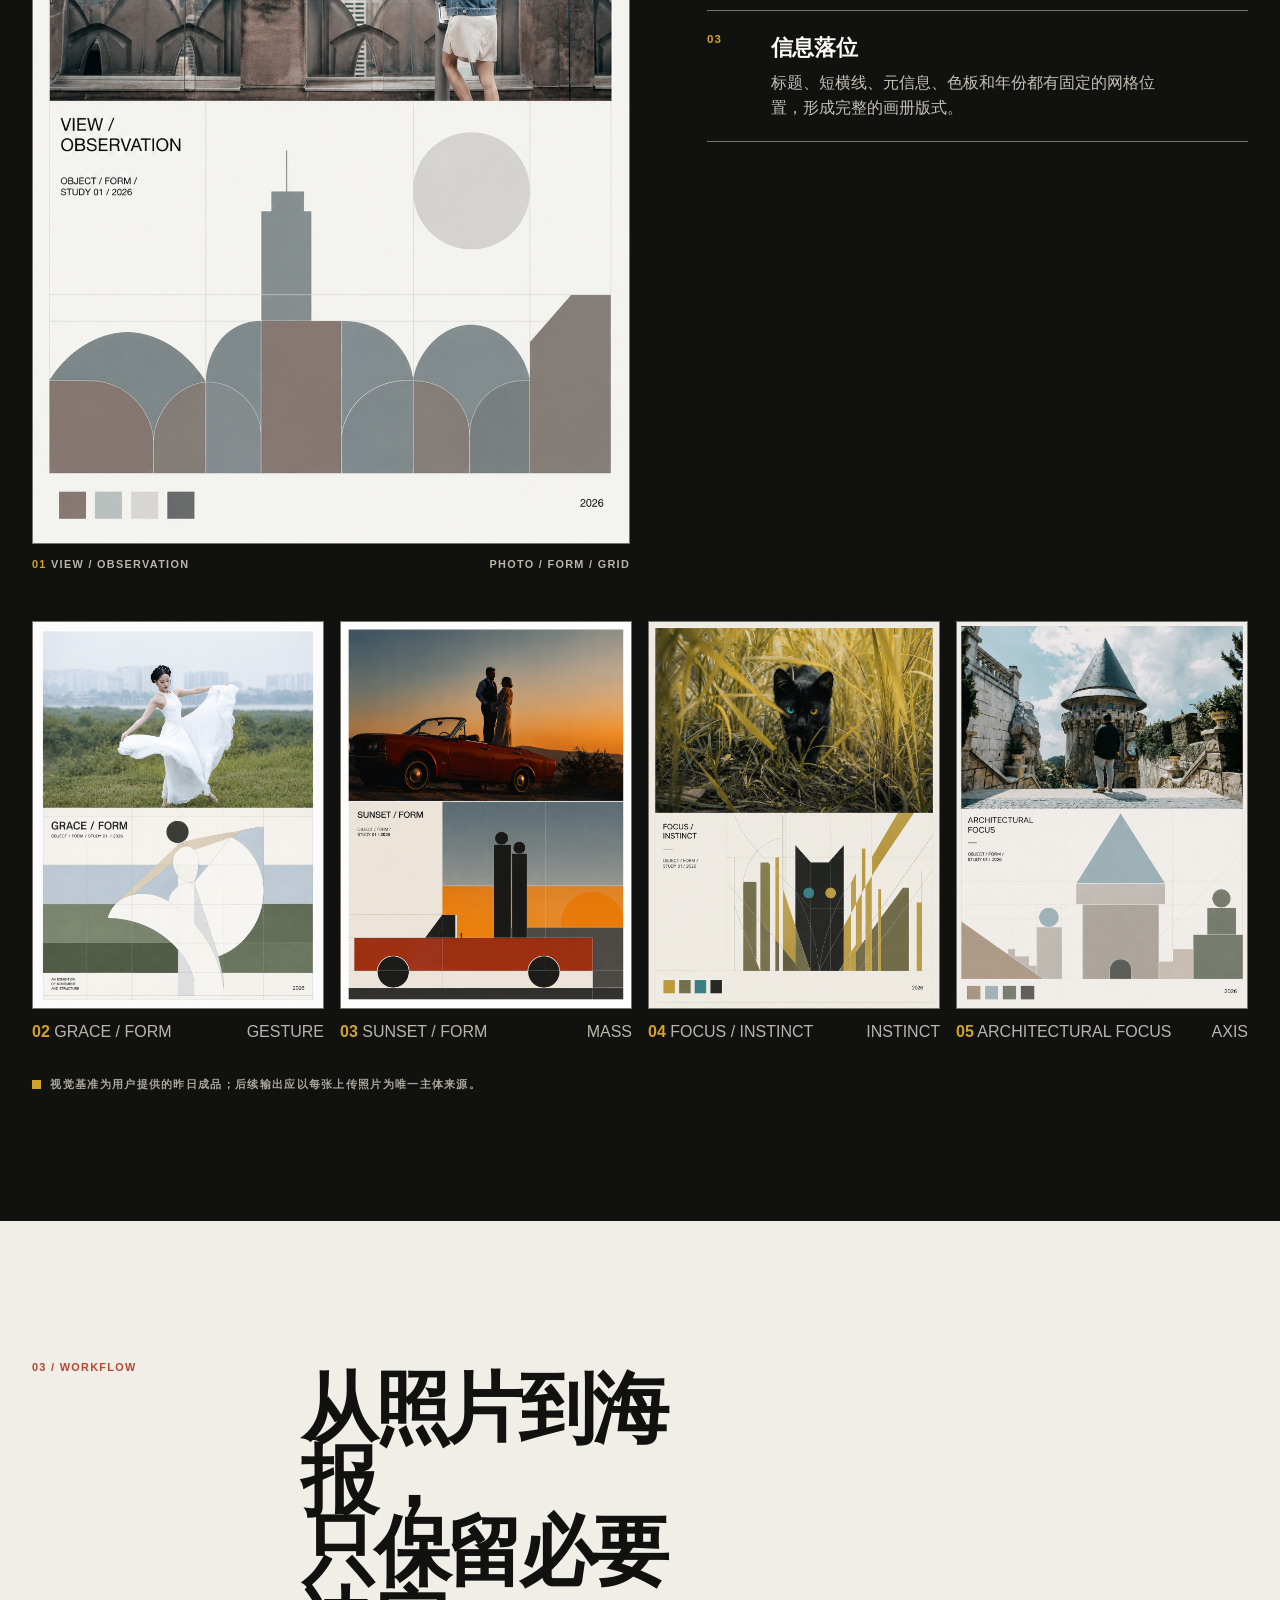
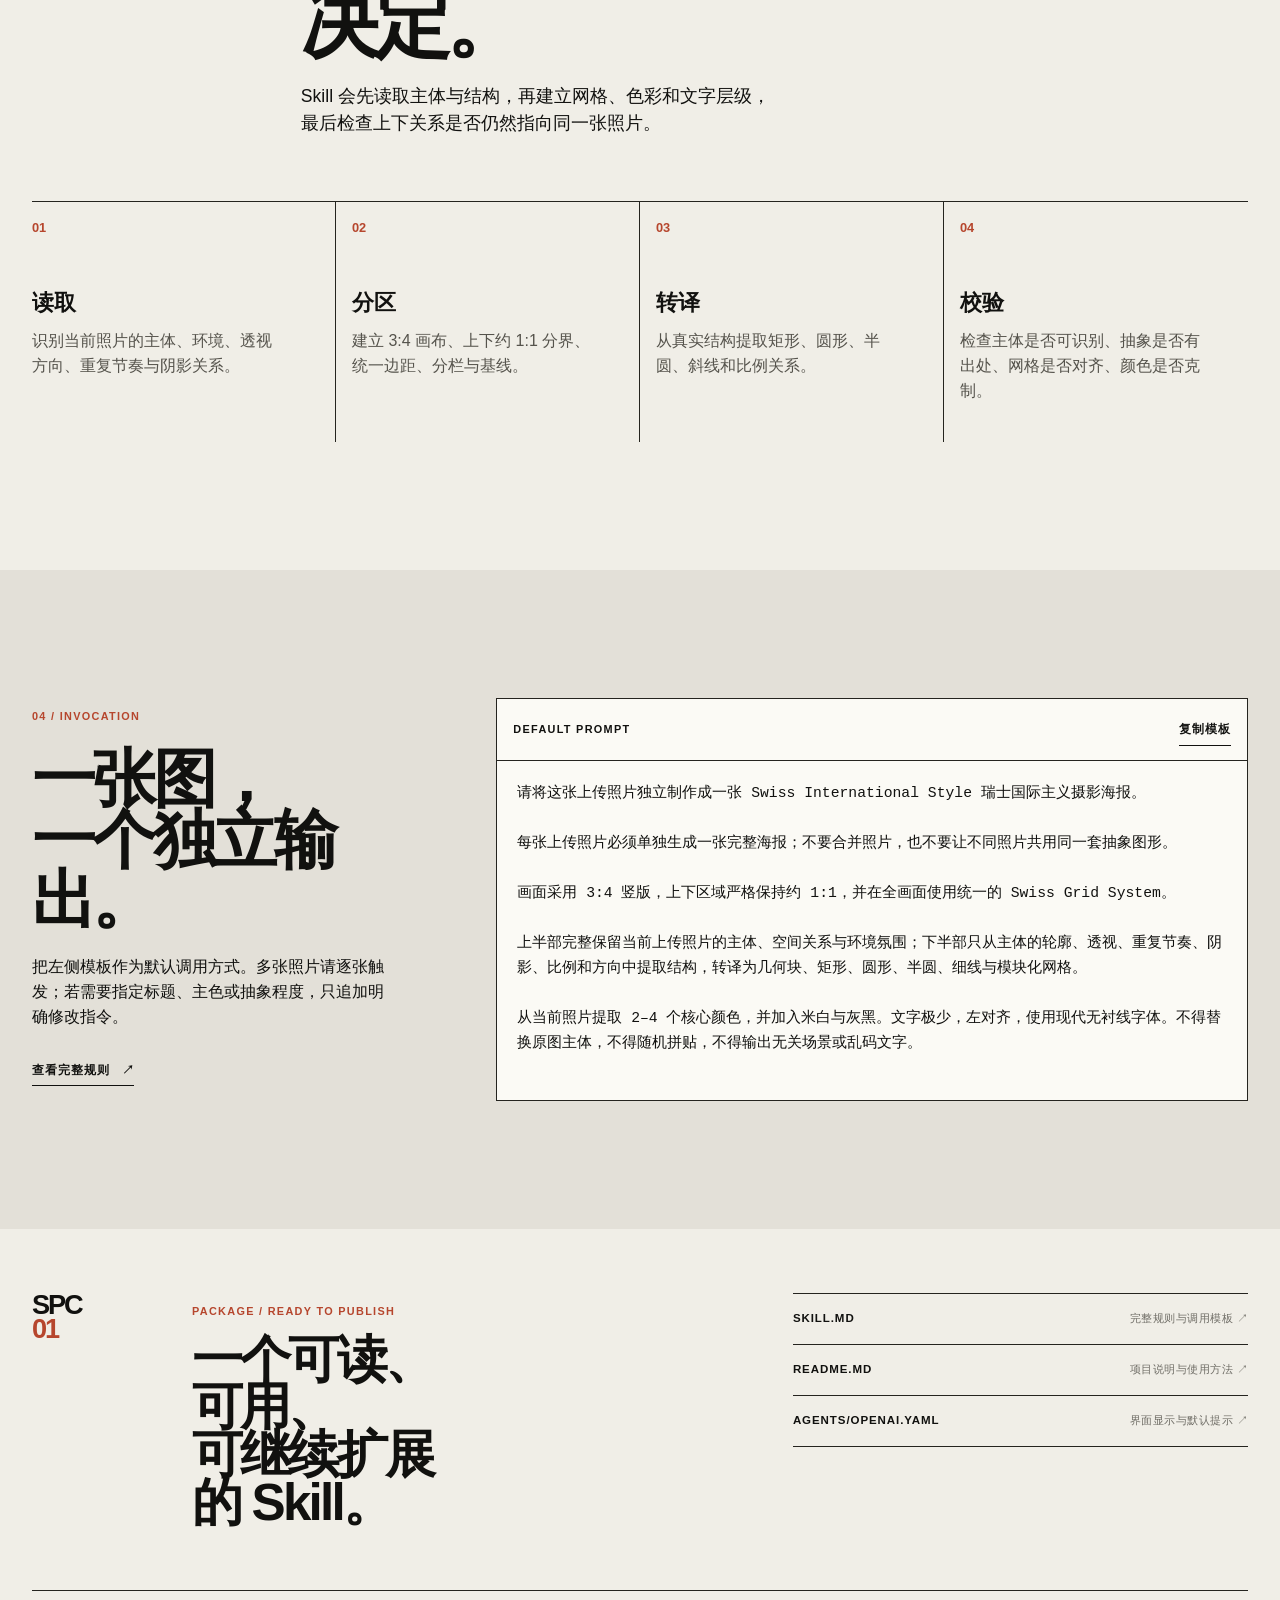
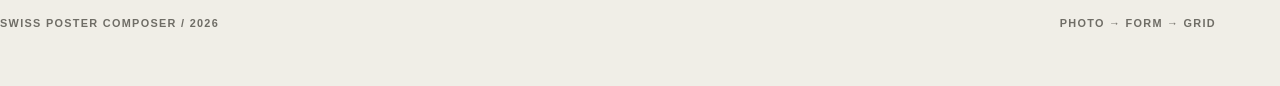
==== commit 55c861e3: "Add XYHUB666 promotion to homepage Add a Swiss-grid partner strip and README callout for 星野AI聚合网站 at" ====
--- a/index.html
+++ b/index.html
@@ -46,6 +46,21 @@
         </figure>
       </section>
 
+      <section class="partner-strip shell" aria-labelledby="partner-title">
+        <div class="partner-mark" aria-hidden="true">XH</div>
+        <div class="partner-copy">
+          <p class="section-number">PARTNER / AI DISCOVERY</p>
+          <div>
+            <h2 id="partner-title">星野AI聚合网站</h2>
+            <p>汇集 AI 工具与服务入口，打开 <strong>xyhub666.com</strong>，继续探索你的下一件工具。</p>
+          </div>
+        </div>
+        <a class="partner-link" href="https://xyhub666.com/" target="_blank" rel="noopener noreferrer">
+          <span>VISIT XYHUB666</span>
+          <strong>xyhub666.com <span aria-hidden="true">↗</span></strong>
+        </a>
+      </section>
+
       <section class="signal-strip shell" aria-label="核心承诺">
         <div class="signal-item"><span class="signal-number">01</span><span>一张照片</span><strong>一张独立海报</strong></div>
         <div class="signal-item"><span class="signal-number">02</span><span>上半部</span><strong>保留真实主体</strong></div>
--- a/styles.css
+++ b/styles.css
@@ -163,6 +163,56 @@
 .hero-visual img { width: 100%; aspect-ratio: 3 / 4; object-fit: cover; border: 1px solid var(--line); background: var(--white); }
 .hero-index { position: absolute; z-index: 1; top: -1rem; right: -1rem; display: grid; place-items: center; width: 3.25rem; height: 3.25rem; background: var(--red); color: var(--white); font-size: 1.2rem; font-weight: 800; }
 .hero-visual figcaption { display: flex; justify-content: space-between; gap: 1rem; padding-top: 0.75rem; border-top: 1px solid var(--line); font-size: 0.68rem; letter-spacing: 0.11em; font-weight: 700; }
+
+.partner-strip {
+  display: grid;
+  grid-template-columns: 4rem minmax(0, 1fr) minmax(14rem, 0.65fr);
+  gap: 1.5rem;
+  align-items: center;
+  padding: 1.35rem 0;
+  border-top: 1px solid var(--line);
+  border-bottom: 1px solid var(--line);
+}
+
+.partner-mark {
+  display: grid;
+  place-items: center;
+  width: 3rem;
+  height: 3rem;
+  background: var(--yellow);
+  color: var(--ink);
+  font-size: 0.8rem;
+  font-weight: 800;
+  letter-spacing: -0.06em;
+}
+
+.partner-copy {
+  display: grid;
+  grid-template-columns: minmax(10rem, 0.4fr) minmax(0, 1fr);
+  gap: 1rem;
+  align-items: baseline;
+}
+
+.partner-copy .section-number { padding-top: 0; }
+.partner-copy h2 { margin: 0; font-size: clamp(1.45rem, 2.5vw, 2.2rem); letter-spacing: -0.045em; line-height: 1; }
+.partner-copy p:not(.section-number) { grid-column: 2; margin: 0.45rem 0 0; color: #45443f; }
+
+.partner-link {
+  display: flex;
+  flex-direction: column;
+  align-items: flex-end;
+  gap: 0.35rem;
+  padding-left: 1.5rem;
+  border-left: 1px solid var(--line);
+  text-decoration: none;
+  text-transform: uppercase;
+  letter-spacing: 0.1em;
+  font-size: 0.68rem;
+  font-weight: 700;
+}
+
+.partner-link strong { color: var(--red); font-size: 0.95rem; letter-spacing: 0.04em; }
+.partner-link:hover, .partner-link:focus-visible { color: var(--red); }
 
 .signal-strip { display: grid; grid-template-columns: repeat(3, 1fr); border-top: 1px solid var(--line); border-bottom: 1px solid var(--line); }
 .signal-item { display: grid; grid-template-columns: 2.2rem 1fr; gap: 0.75rem; align-items: center; min-height: 5rem; padding: 0.75rem 1rem 0.75rem 0; border-right: 1px solid var(--line); }
@@ -276,6 +326,11 @@
   .hero-visual { order: 0; width: min(82vw, 25rem); justify-self: center; }
   .hero h1 { font-size: clamp(3.8rem, 18vw, 6.5rem); }
   .hero-specs { margin-top: 3rem; }
+  .partner-strip { grid-template-columns: 3rem 1fr; gap: 1rem; }
+  .partner-copy { display: block; }
+  .partner-copy h2 { margin-top: 0.5rem; }
+  .partner-copy p:not(.section-number) { margin-top: 0.55rem; }
+  .partner-link { grid-column: 2; align-items: flex-start; padding: 1rem 0 0; border-top: 1px solid var(--line); border-left: 0; }
   .signal-strip { grid-template-columns: 1fr; }
   .signal-item, .signal-item + .signal-item { padding: 0.9rem 0; border-right: 0; border-bottom: 1px solid var(--line); }
   .signal-item:last-child { border-bottom: 0; }
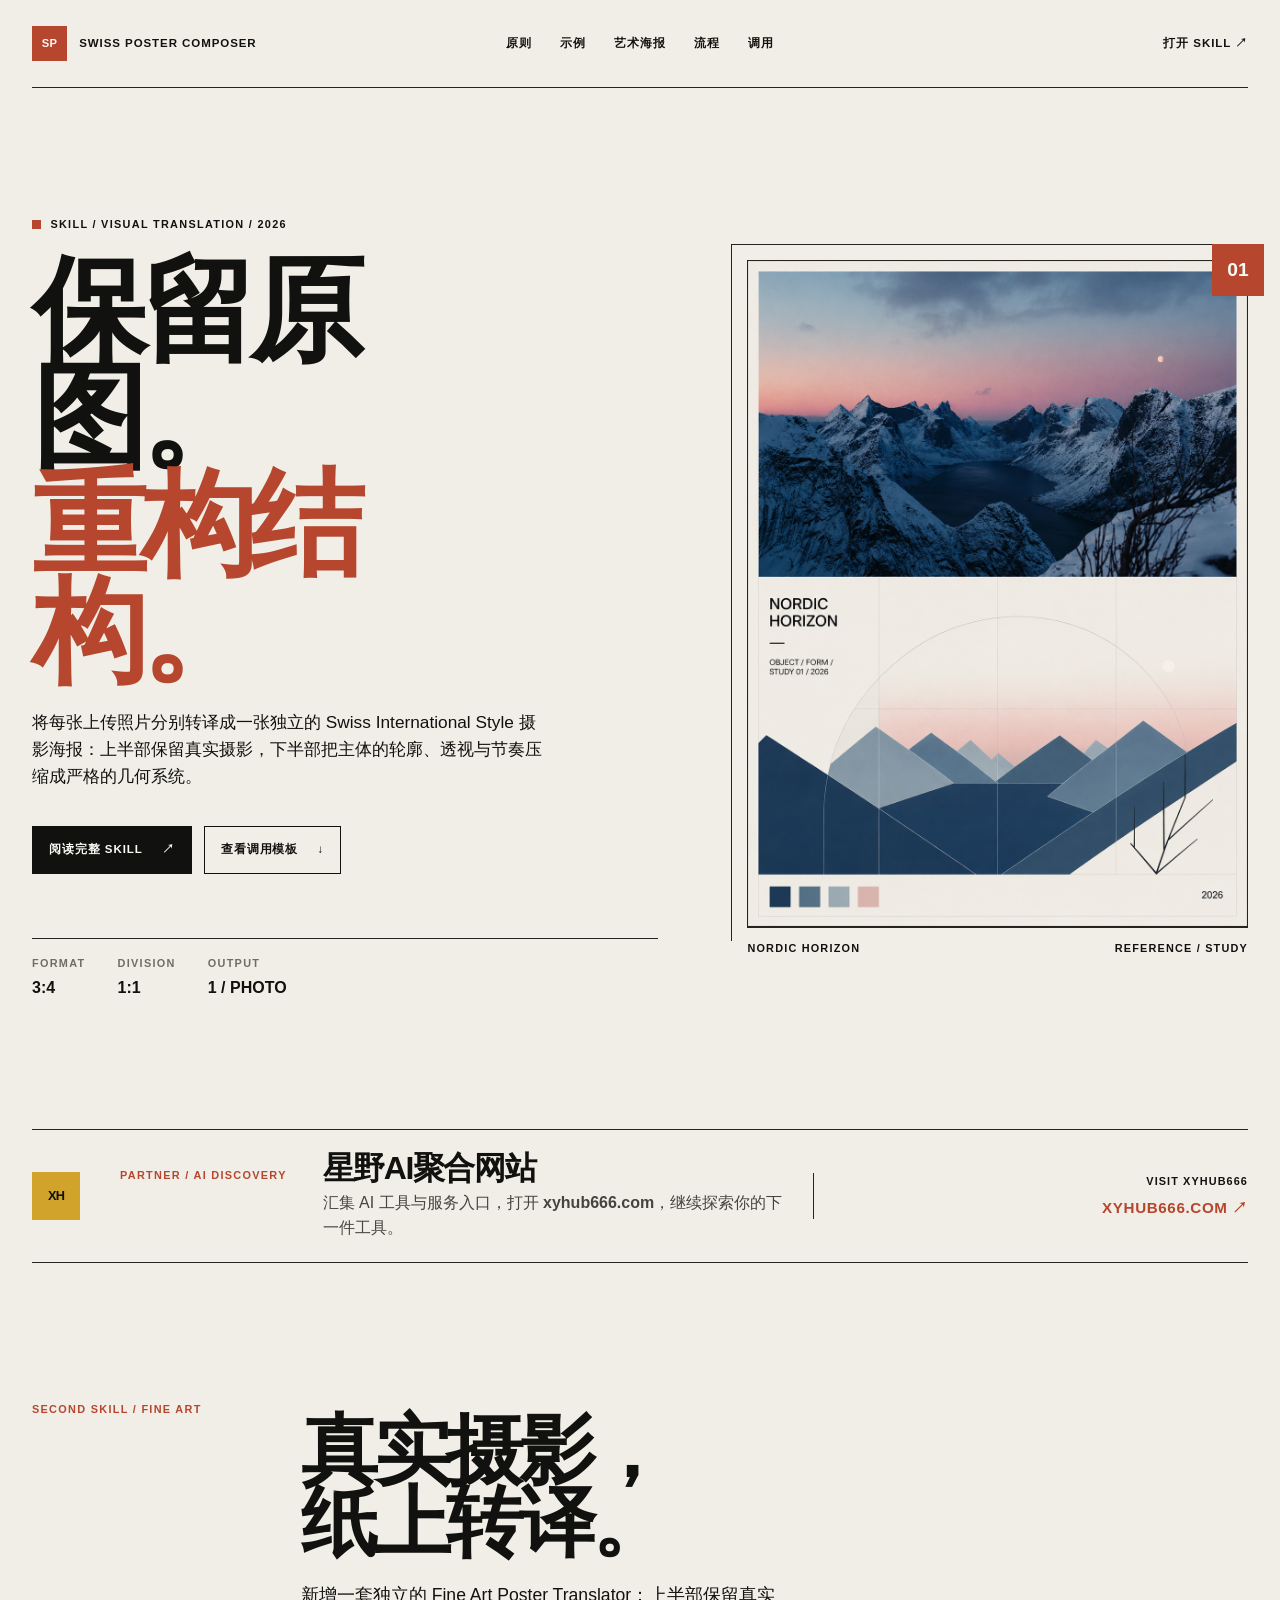
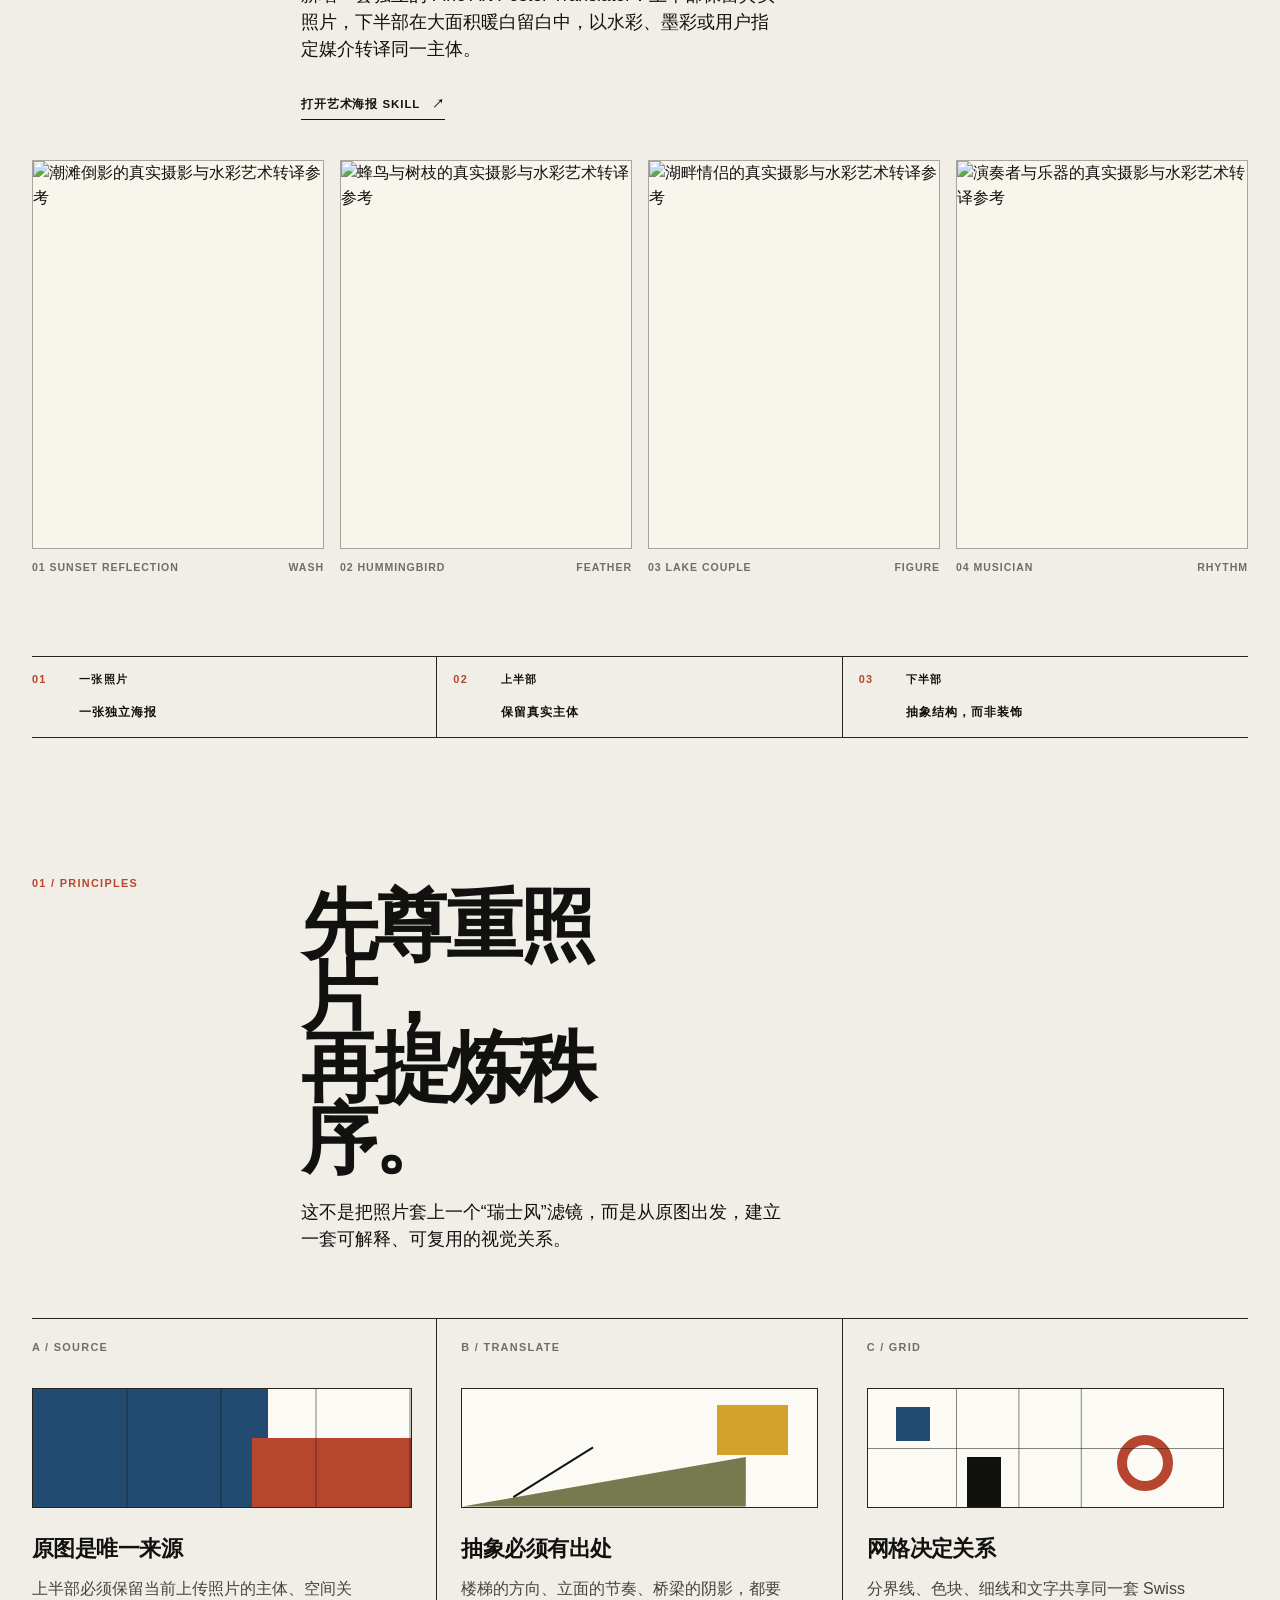
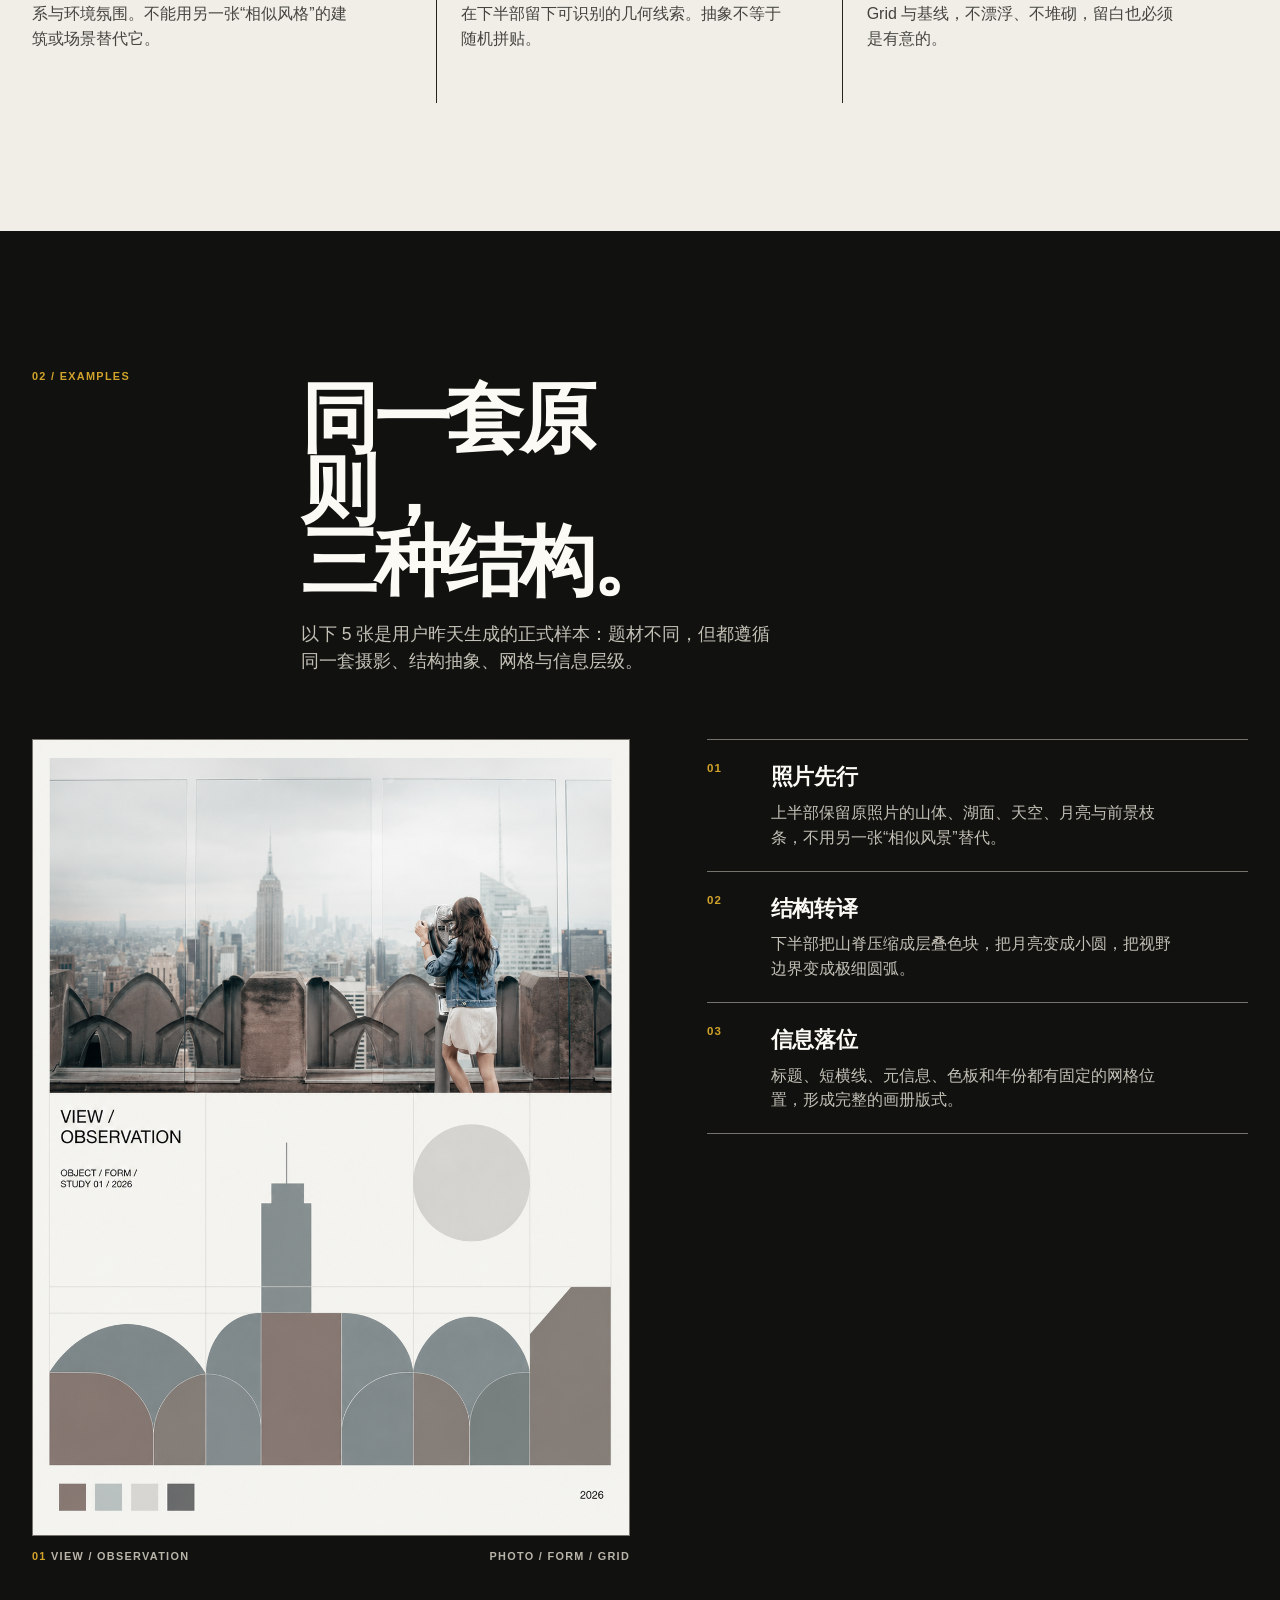
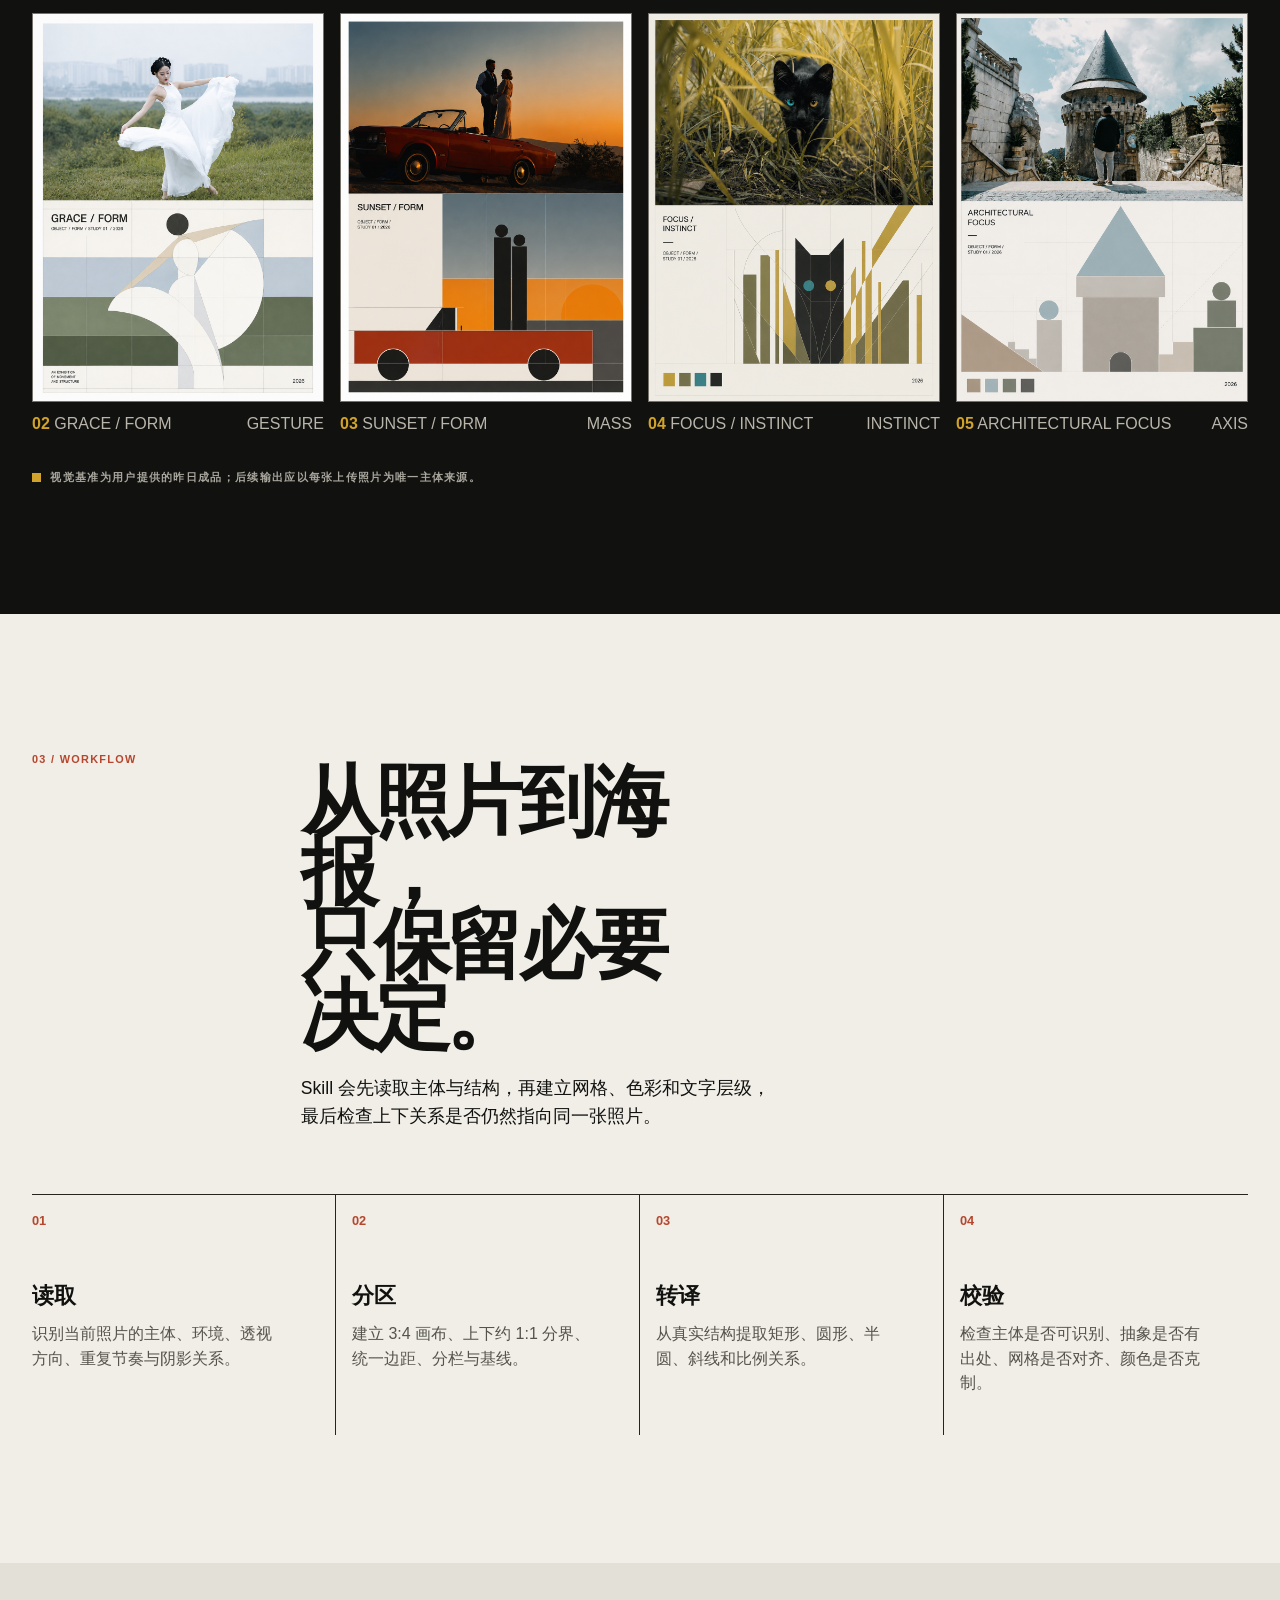
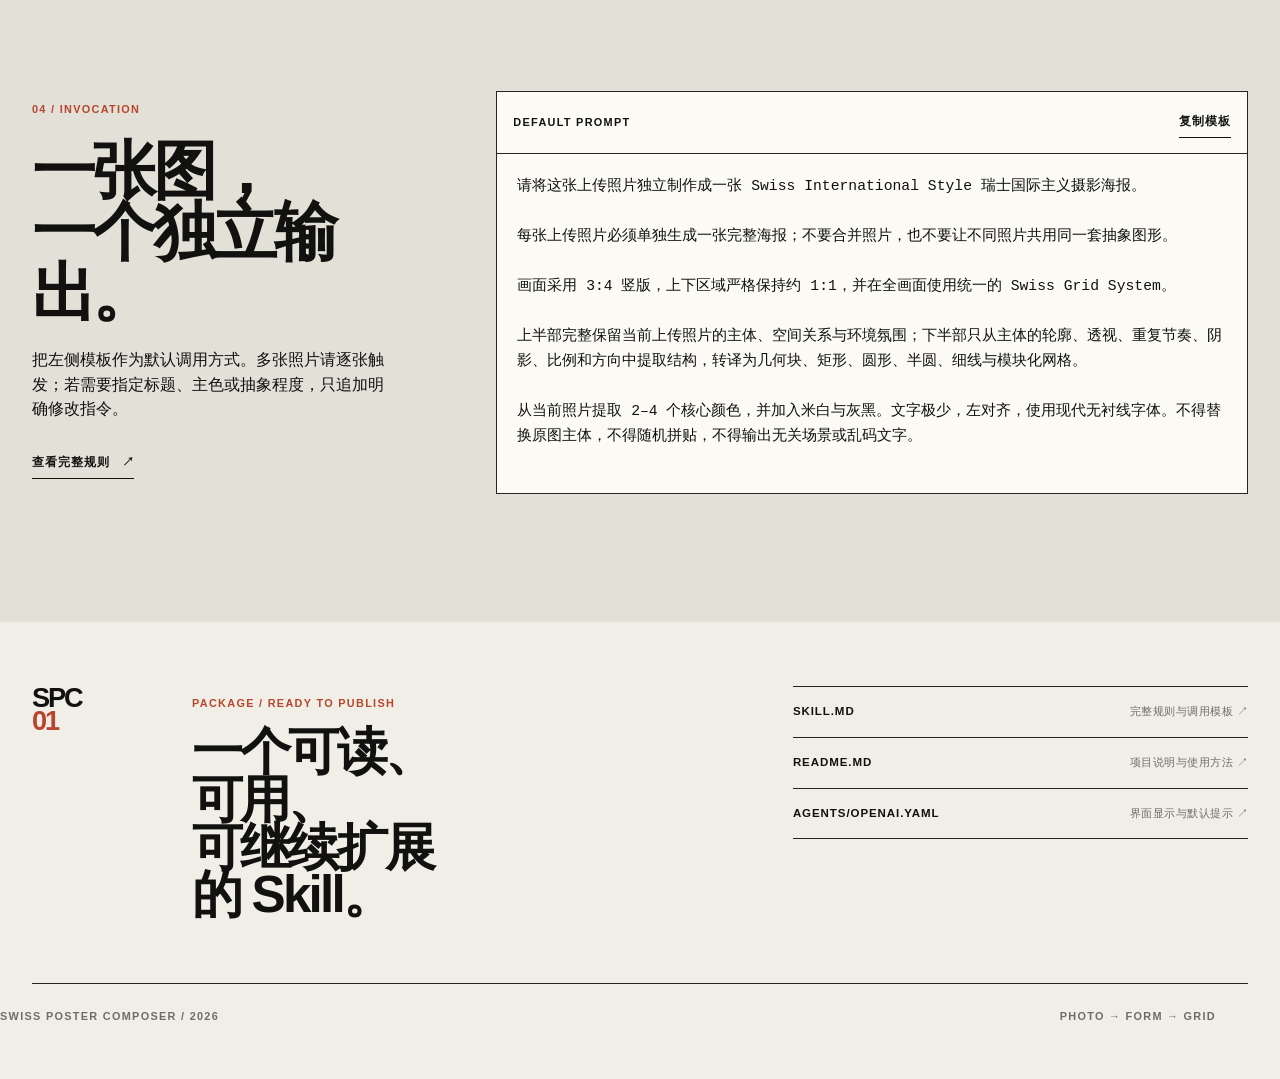
==== commit 885cb604: "Add fine art poster skill homepage entry" ====
--- a/index.html
+++ b/index.html
@@ -17,6 +17,7 @@
       <nav class="site-nav" aria-label="主导航">
         <a href="#principles">原则</a>
         <a href="#gallery">示例</a>
+        <a href="#fine-art">艺术海报</a>
         <a href="#workflow">流程</a>
         <a href="#prompt">调用</a>
       </nav>
@@ -59,6 +60,23 @@
           <span>VISIT XYHUB666</span>
           <strong>xyhub666.com <span aria-hidden="true">↗</span></strong>
         </a>
+      </section>
+
+      <section class="section shell fine-art-preview" id="fine-art">
+        <div class="section-heading">
+          <p class="section-number">SECOND SKILL / FINE ART</p>
+          <div>
+            <h2>真实摄影，<br>纸上转译。</h2>
+            <p class="section-lede">新增一套独立的 Fine Art Poster Translator：上半部保留真实照片，下半部在大面积暖白留白中，以水彩、墨彩或用户指定媒介转译同一主体。</p>
+            <a class="text-link" href="fine-art-poster-translator/index.html">打开艺术海报 Skill <span aria-hidden="true">↗</span></a>
+          </div>
+        </div>
+        <div class="fine-art-grid" aria-label="Fine Art Poster Translator 正式参考样本">
+          <figure class="fine-art-card"><div class="gallery-image"><img src="fine-art-poster-translator/assets/sunset-reflection-watercolor.png" alt="潮滩倒影的真实摄影与水彩艺术转译参考"></div><figcaption><span><b>01</b> SUNSET REFLECTION</span><span>WASH</span></figcaption></figure>
+          <figure class="fine-art-card"><div class="gallery-image"><img src="fine-art-poster-translator/assets/hummingbird-watercolor.png" alt="蜂鸟与树枝的真实摄影与水彩艺术转译参考"></div><figcaption><span><b>02</b> HUMMINGBIRD</span><span>FEATHER</span></figcaption></figure>
+          <figure class="fine-art-card"><div class="gallery-image"><img src="fine-art-poster-translator/assets/lake-couple-watercolor.png" alt="湖畔情侣的真实摄影与水彩艺术转译参考"></div><figcaption><span><b>03</b> LAKE COUPLE</span><span>FIGURE</span></figcaption></figure>
+          <figure class="fine-art-card"><div class="gallery-image"><img src="fine-art-poster-translator/assets/musician-watercolor.png" alt="演奏者与乐器的真实摄影与水彩艺术转译参考"></div><figcaption><span><b>04</b> MUSICIAN</span><span>RHYTHM</span></figcaption></figure>
+        </div>
       </section>
 
       <section class="signal-strip shell" aria-label="核心承诺">
--- a/styles.css
+++ b/styles.css
@@ -275,6 +275,35 @@
 .sample-card figcaption b { color: var(--yellow); }
 .gallery-note { display: flex; gap: 0.6rem; align-items: center; margin-top: 2rem; color: #a9a69d; }
 
+.fine-art-page { --fine-art-clay: #986f55; --fine-art-ochre: #c19a55; --fine-art-sage: #74807a; }
+.fine-art-page .hero h1 span { color: var(--fine-art-clay); }
+.fine-art-mark, .fine-art-index { background: var(--fine-art-clay); }
+.fine-art-dot { background: var(--fine-art-clay); }
+.fine-art-partner-mark { background: #b8aa8d; }
+.fine-art-download-mark span { color: var(--fine-art-clay); }
+.fine-art-shape-source span { width: 48%; height: 82%; top: 8%; left: 12%; background: var(--fine-art-sage); border-radius: 52% 48% 45% 55%; }
+.fine-art-shape-source i { right: 12%; bottom: 14%; width: 36%; height: 16%; background: var(--fine-art-ochre); border-radius: 50%; }
+.fine-art-shape-source::after { content: ""; position: absolute; left: 8%; right: 8%; bottom: 25%; height: 1px; background: var(--fine-art-clay); transform: rotate(-10deg); opacity: .7; }
+.fine-art-shape-medium span { left: 16%; bottom: 12%; width: 66%; height: 1px; background: var(--fine-art-clay); transform: rotate(-20deg); transform-origin: left; }
+.fine-art-shape-medium i { left: 38%; top: 15%; width: 2.5rem; height: 2.5rem; background: var(--fine-art-ochre); border-radius: 50%; }
+.fine-art-shape-medium b { right: 14%; bottom: 12%; width: 28%; height: 55%; background: var(--fine-art-sage); clip-path: polygon(50% 0, 100% 100%, 0 100%); }
+.fine-art-shape-space { background: #f7f4ec; }
+.fine-art-shape-space::before { content: ""; position: absolute; left: 14%; top: 18%; width: 62%; height: 62%; border: 1px solid rgba(152,111,85,.45); border-radius: 50%; }
+.fine-art-shape-space span { position: absolute; left: 42%; top: 29%; width: 16%; height: 42%; background: var(--fine-art-clay); border-radius: 50% 50% 45% 45%; }
+.fine-art-shape-space i { position: absolute; left: 33%; bottom: 10%; width: 34%; height: 2px; background: var(--fine-art-sage); transform: rotate(-8deg); }
+.fine-art-shape-space b { position: absolute; right: 10%; top: 10%; width: .65rem; height: .65rem; background: var(--fine-art-ochre); border-radius: 50%; }
+.fine-art-shape-space em { position: absolute; left: 12%; bottom: 10%; width: 1px; height: 65%; background: rgba(17,17,15,.35); transform: rotate(22deg); transform-origin: bottom; }
+.fine-art-preview { padding-bottom: 5rem; }
+.fine-art-preview .section-heading { margin-bottom: 2.5rem; }
+.fine-art-grid, .fine-art-gallery-grid { display: grid; grid-template-columns: repeat(4, 1fr); gap: 1rem; }
+.fine-art-card { margin: 0; }
+.fine-art-card .gallery-image { background: #f8f5ec; border-color: #aaa59a; }
+.fine-art-card .gallery-image img { aspect-ratio: 3 / 4; object-fit: cover; }
+.fine-art-card figcaption { display: flex; justify-content: space-between; gap: .75rem; padding-top: .65rem; color: var(--muted); font-size: .66rem; font-weight: 700; letter-spacing: .09em; }
+.fine-art-card figcaption b { color: var(--fine-art-clay); }
+.fine-art-page .section-dark .fine-art-card figcaption { color: #b9b5aa; }
+.fine-art-page .section-dark .fine-art-card figcaption b { color: #d7b47c; }
+
 .workflow-list { display: grid; grid-template-columns: repeat(4, 1fr); margin: 0; padding: 0; list-style: none; border-top: 1px solid var(--line); }
 .workflow-list li { min-height: 15rem; padding: 1rem 1rem 1rem 0; border-right: 1px solid var(--line); }
 .workflow-list li + li { padding-left: 1rem; }
@@ -337,7 +366,7 @@
   .section { padding-top: 5rem; padding-bottom: 5rem; }
   .section-heading { grid-template-columns: 1fr; gap: 0; margin-bottom: 2.5rem; }
   .section-number { padding-top: 0; }
-  .principle-grid, .gallery-grid, .workflow-list, .reference-layout, .sample-grid { grid-template-columns: 1fr; }
+  .principle-grid, .gallery-grid, .workflow-list, .reference-layout, .sample-grid, .fine-art-grid, .fine-art-gallery-grid { grid-template-columns: 1fr; }
   .principle-card, .principle-card + .principle-card, .workflow-list li, .workflow-list li + li { min-height: auto; padding: 1.5rem 0; border-right: 0; border-bottom: 1px solid var(--line); }
   .principle-card:last-child, .workflow-list li:last-child { border-bottom: 0; }
   .gallery-card-wide .gallery-image img, .gallery-image img { aspect-ratio: 3 / 4; }
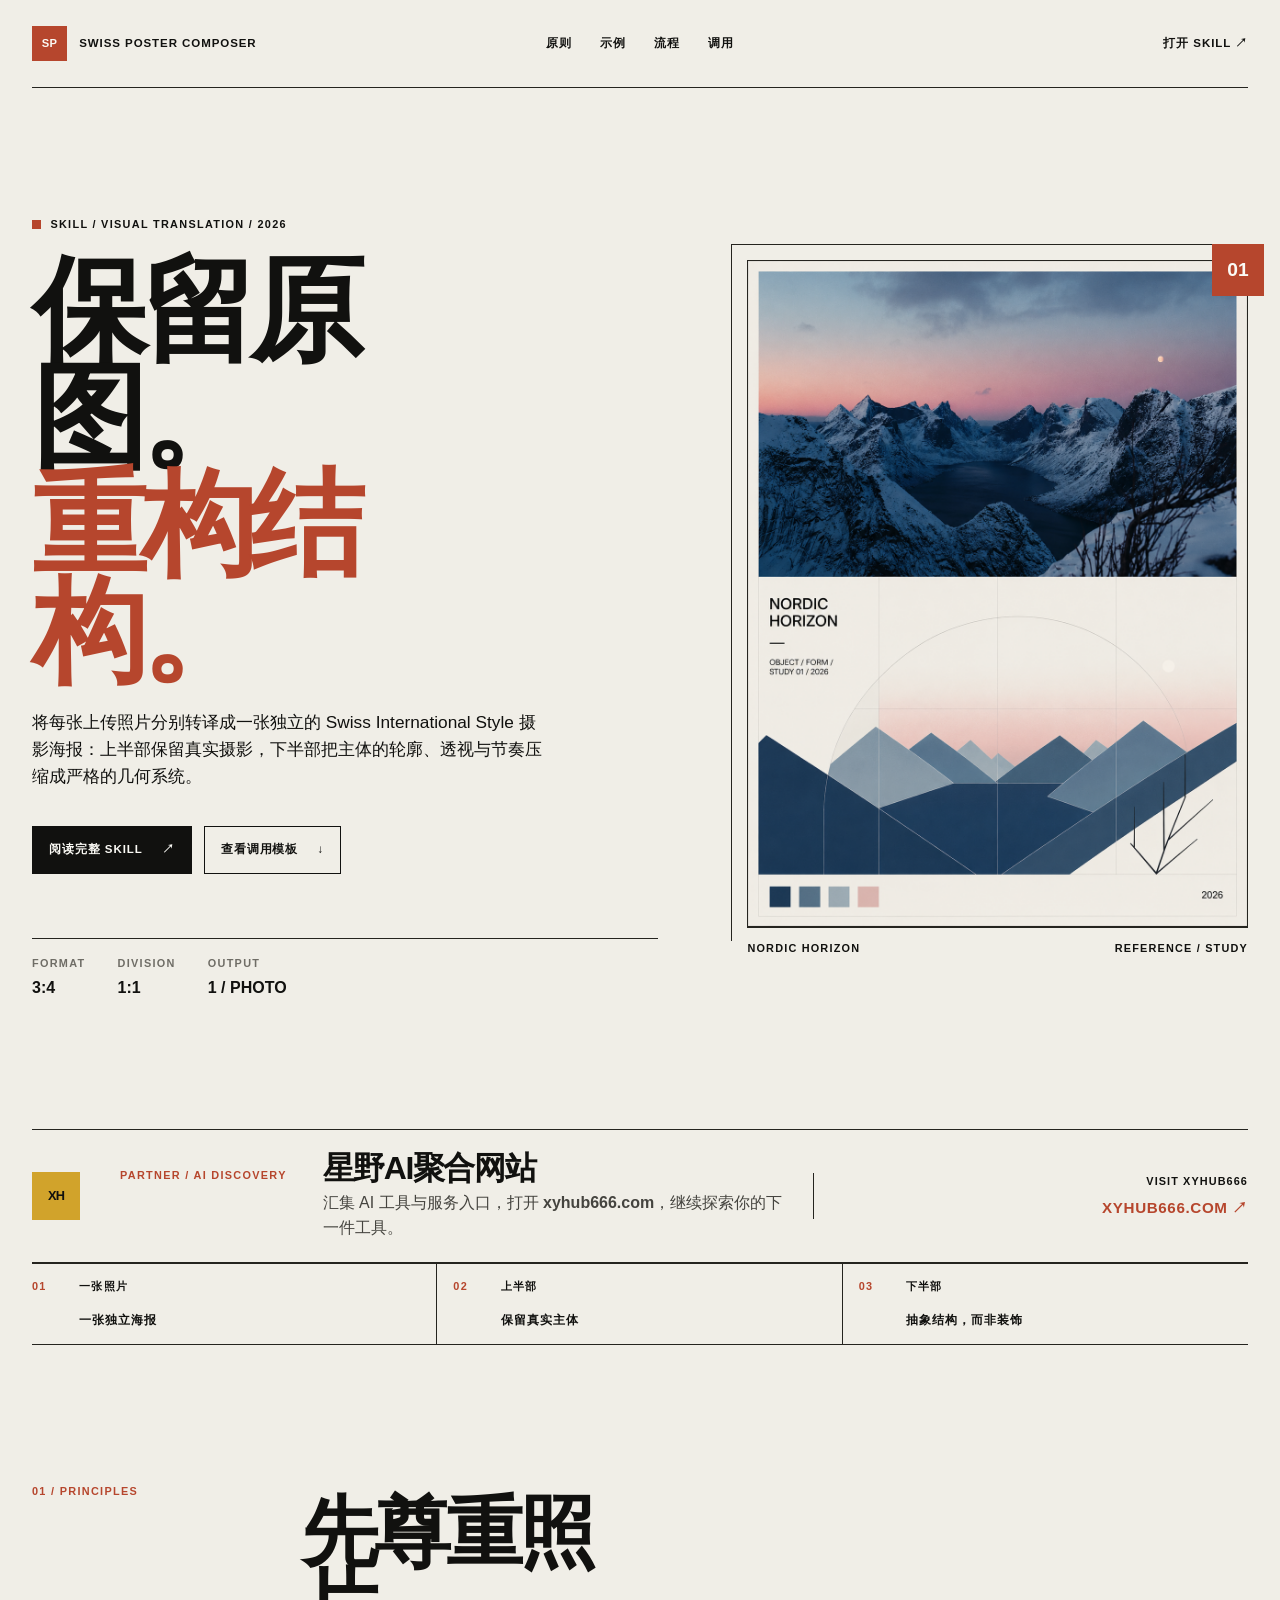
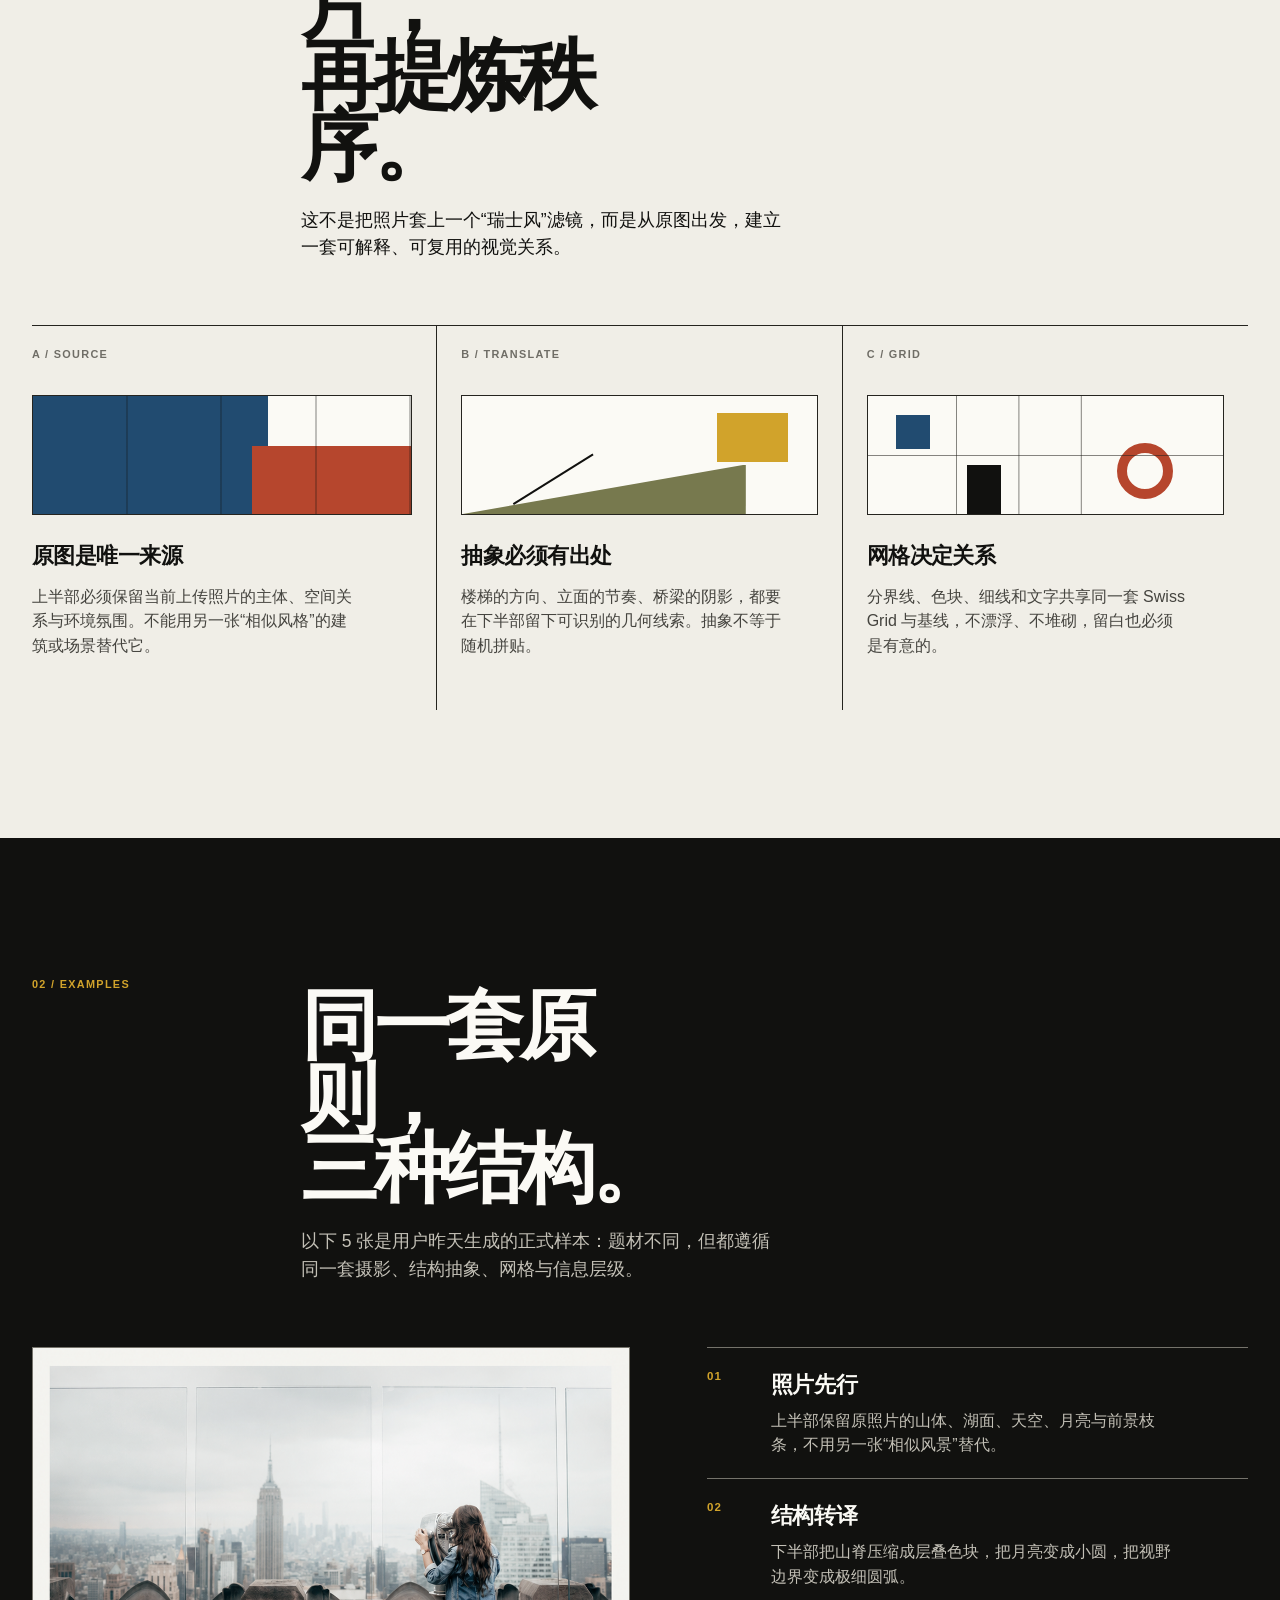
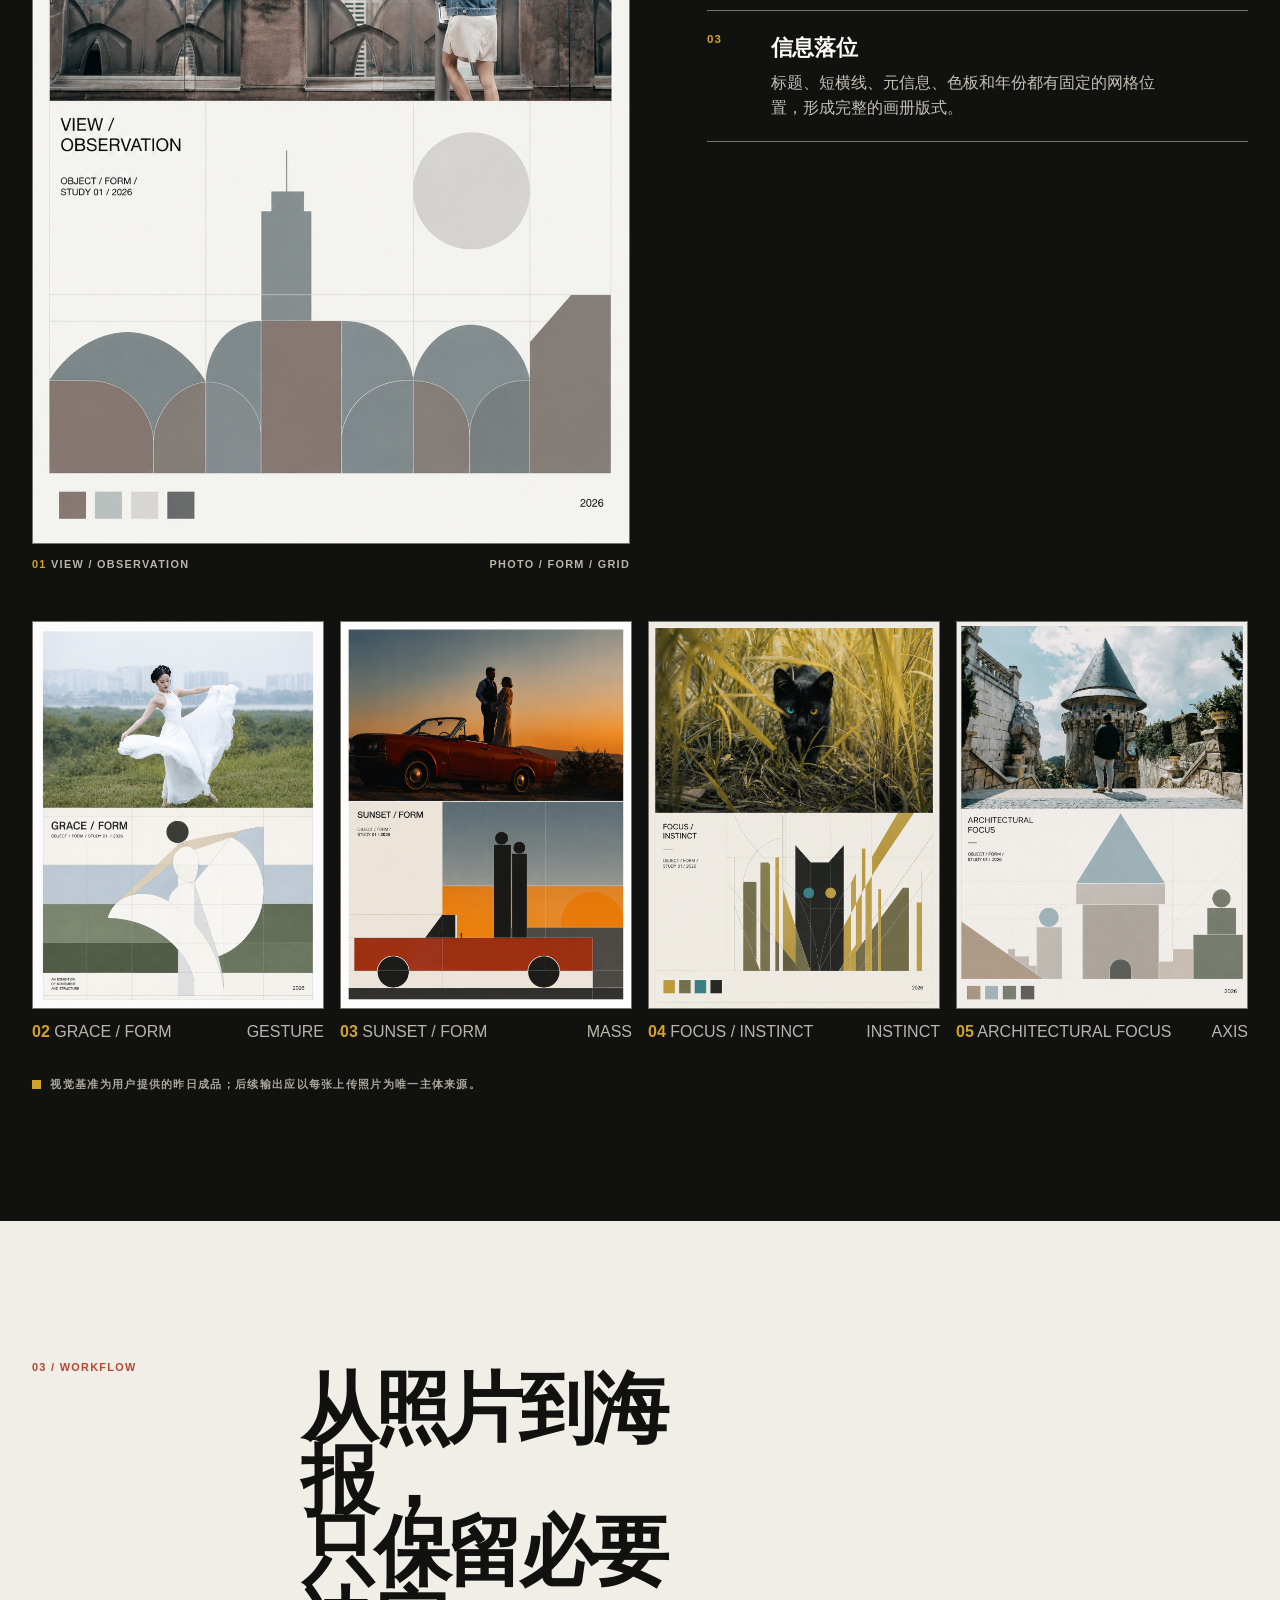
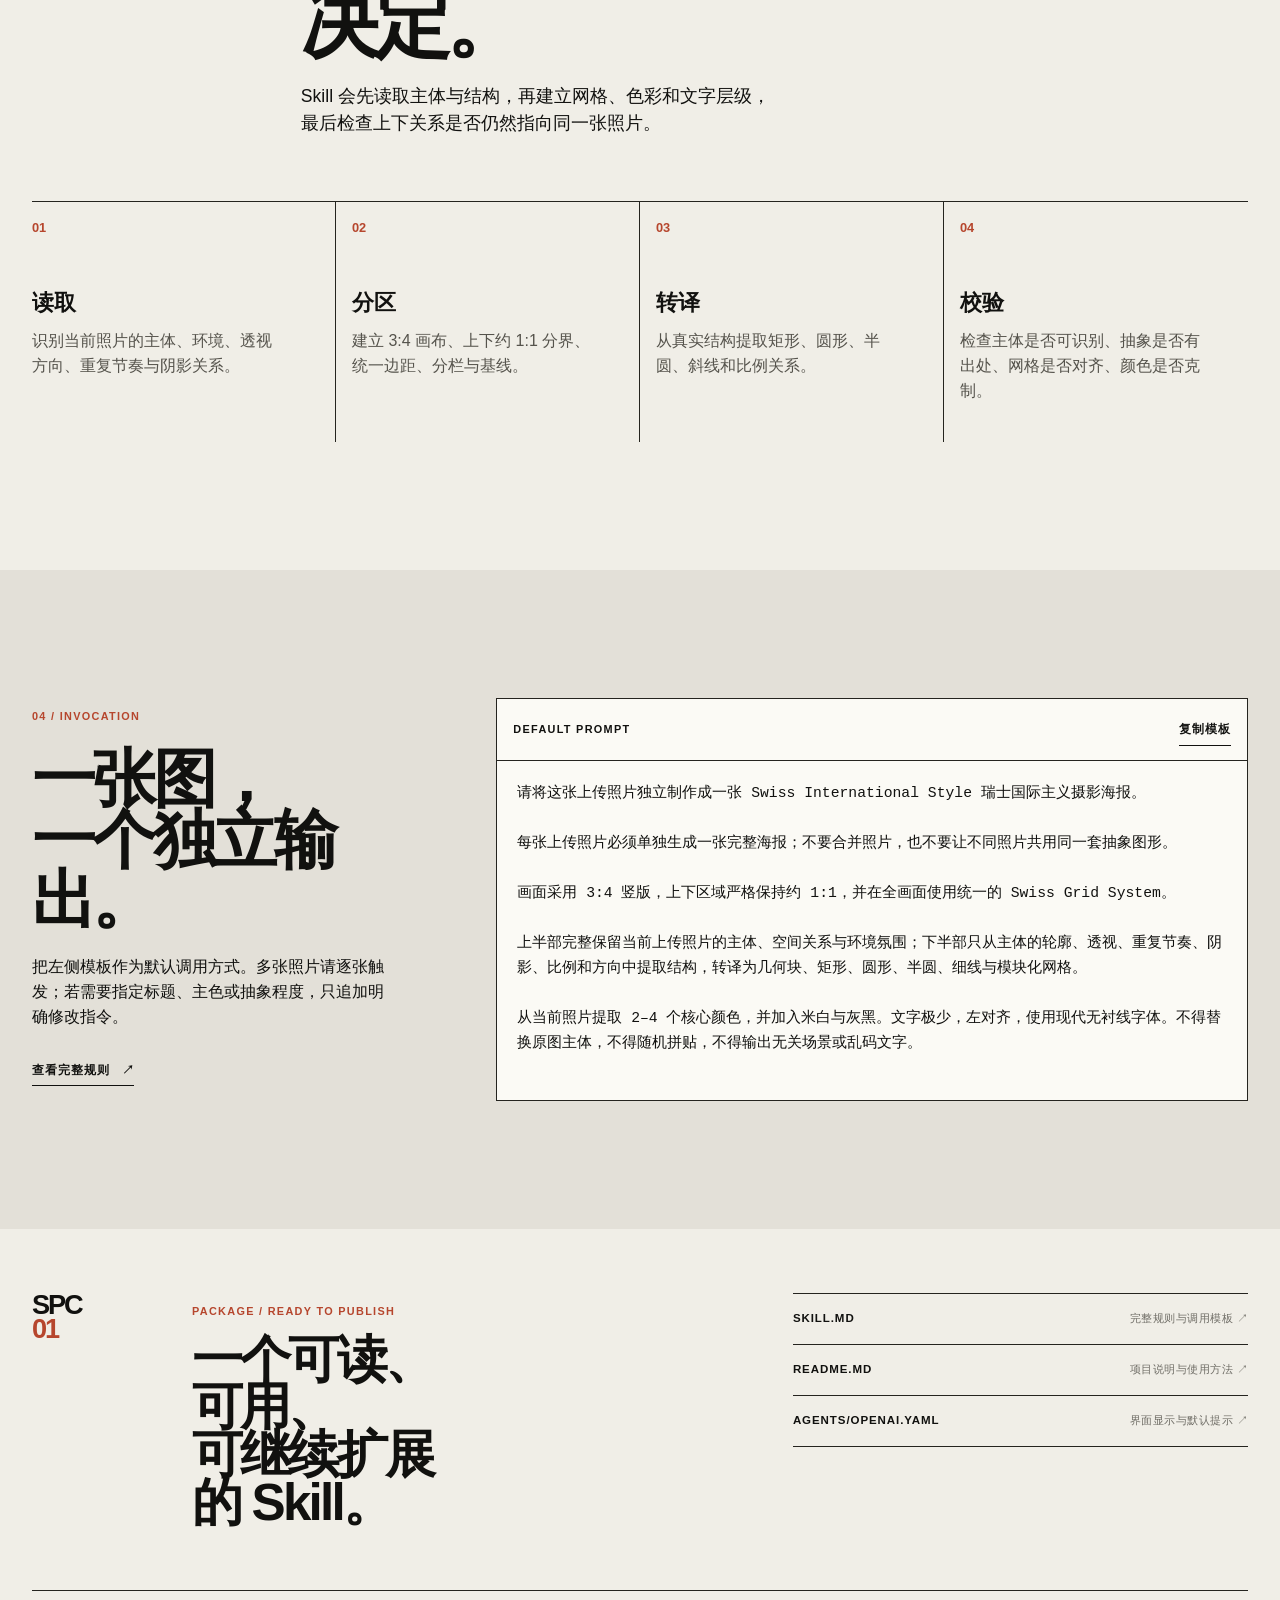
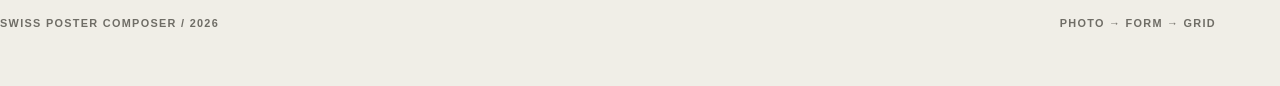
==== commit 53011b82: "Separate fine art poster skill into sibling repository" ====
--- a/index.html
+++ b/index.html
@@ -17,7 +17,6 @@
       <nav class="site-nav" aria-label="主导航">
         <a href="#principles">原则</a>
         <a href="#gallery">示例</a>
-        <a href="#fine-art">艺术海报</a>
         <a href="#workflow">流程</a>
         <a href="#prompt">调用</a>
       </nav>
@@ -60,23 +59,6 @@
           <span>VISIT XYHUB666</span>
           <strong>xyhub666.com <span aria-hidden="true">↗</span></strong>
         </a>
-      </section>
-
-      <section class="section shell fine-art-preview" id="fine-art">
-        <div class="section-heading">
-          <p class="section-number">SECOND SKILL / FINE ART</p>
-          <div>
-            <h2>真实摄影，<br>纸上转译。</h2>
-            <p class="section-lede">新增一套独立的 Fine Art Poster Translator：上半部保留真实照片，下半部在大面积暖白留白中，以水彩、墨彩或用户指定媒介转译同一主体。</p>
-            <a class="text-link" href="fine-art-poster-translator/index.html">打开艺术海报 Skill <span aria-hidden="true">↗</span></a>
-          </div>
-        </div>
-        <div class="fine-art-grid" aria-label="Fine Art Poster Translator 正式参考样本">
-          <figure class="fine-art-card"><div class="gallery-image"><img src="fine-art-poster-translator/assets/sunset-reflection-watercolor.png" alt="潮滩倒影的真实摄影与水彩艺术转译参考"></div><figcaption><span><b>01</b> SUNSET REFLECTION</span><span>WASH</span></figcaption></figure>
-          <figure class="fine-art-card"><div class="gallery-image"><img src="fine-art-poster-translator/assets/hummingbird-watercolor.png" alt="蜂鸟与树枝的真实摄影与水彩艺术转译参考"></div><figcaption><span><b>02</b> HUMMINGBIRD</span><span>FEATHER</span></figcaption></figure>
-          <figure class="fine-art-card"><div class="gallery-image"><img src="fine-art-poster-translator/assets/lake-couple-watercolor.png" alt="湖畔情侣的真实摄影与水彩艺术转译参考"></div><figcaption><span><b>03</b> LAKE COUPLE</span><span>FIGURE</span></figcaption></figure>
-          <figure class="fine-art-card"><div class="gallery-image"><img src="fine-art-poster-translator/assets/musician-watercolor.png" alt="演奏者与乐器的真实摄影与水彩艺术转译参考"></div><figcaption><span><b>04</b> MUSICIAN</span><span>RHYTHM</span></figcaption></figure>
-        </div>
       </section>
 
       <section class="signal-strip shell" aria-label="核心承诺">
--- a/styles.css
+++ b/styles.css
@@ -275,35 +275,6 @@
 .sample-card figcaption b { color: var(--yellow); }
 .gallery-note { display: flex; gap: 0.6rem; align-items: center; margin-top: 2rem; color: #a9a69d; }
 
-.fine-art-page { --fine-art-clay: #986f55; --fine-art-ochre: #c19a55; --fine-art-sage: #74807a; }
-.fine-art-page .hero h1 span { color: var(--fine-art-clay); }
-.fine-art-mark, .fine-art-index { background: var(--fine-art-clay); }
-.fine-art-dot { background: var(--fine-art-clay); }
-.fine-art-partner-mark { background: #b8aa8d; }
-.fine-art-download-mark span { color: var(--fine-art-clay); }
-.fine-art-shape-source span { width: 48%; height: 82%; top: 8%; left: 12%; background: var(--fine-art-sage); border-radius: 52% 48% 45% 55%; }
-.fine-art-shape-source i { right: 12%; bottom: 14%; width: 36%; height: 16%; background: var(--fine-art-ochre); border-radius: 50%; }
-.fine-art-shape-source::after { content: ""; position: absolute; left: 8%; right: 8%; bottom: 25%; height: 1px; background: var(--fine-art-clay); transform: rotate(-10deg); opacity: .7; }
-.fine-art-shape-medium span { left: 16%; bottom: 12%; width: 66%; height: 1px; background: var(--fine-art-clay); transform: rotate(-20deg); transform-origin: left; }
-.fine-art-shape-medium i { left: 38%; top: 15%; width: 2.5rem; height: 2.5rem; background: var(--fine-art-ochre); border-radius: 50%; }
-.fine-art-shape-medium b { right: 14%; bottom: 12%; width: 28%; height: 55%; background: var(--fine-art-sage); clip-path: polygon(50% 0, 100% 100%, 0 100%); }
-.fine-art-shape-space { background: #f7f4ec; }
-.fine-art-shape-space::before { content: ""; position: absolute; left: 14%; top: 18%; width: 62%; height: 62%; border: 1px solid rgba(152,111,85,.45); border-radius: 50%; }
-.fine-art-shape-space span { position: absolute; left: 42%; top: 29%; width: 16%; height: 42%; background: var(--fine-art-clay); border-radius: 50% 50% 45% 45%; }
-.fine-art-shape-space i { position: absolute; left: 33%; bottom: 10%; width: 34%; height: 2px; background: var(--fine-art-sage); transform: rotate(-8deg); }
-.fine-art-shape-space b { position: absolute; right: 10%; top: 10%; width: .65rem; height: .65rem; background: var(--fine-art-ochre); border-radius: 50%; }
-.fine-art-shape-space em { position: absolute; left: 12%; bottom: 10%; width: 1px; height: 65%; background: rgba(17,17,15,.35); transform: rotate(22deg); transform-origin: bottom; }
-.fine-art-preview { padding-bottom: 5rem; }
-.fine-art-preview .section-heading { margin-bottom: 2.5rem; }
-.fine-art-grid, .fine-art-gallery-grid { display: grid; grid-template-columns: repeat(4, 1fr); gap: 1rem; }
-.fine-art-card { margin: 0; }
-.fine-art-card .gallery-image { background: #f8f5ec; border-color: #aaa59a; }
-.fine-art-card .gallery-image img { aspect-ratio: 3 / 4; object-fit: cover; }
-.fine-art-card figcaption { display: flex; justify-content: space-between; gap: .75rem; padding-top: .65rem; color: var(--muted); font-size: .66rem; font-weight: 700; letter-spacing: .09em; }
-.fine-art-card figcaption b { color: var(--fine-art-clay); }
-.fine-art-page .section-dark .fine-art-card figcaption { color: #b9b5aa; }
-.fine-art-page .section-dark .fine-art-card figcaption b { color: #d7b47c; }
-
 .workflow-list { display: grid; grid-template-columns: repeat(4, 1fr); margin: 0; padding: 0; list-style: none; border-top: 1px solid var(--line); }
 .workflow-list li { min-height: 15rem; padding: 1rem 1rem 1rem 0; border-right: 1px solid var(--line); }
 .workflow-list li + li { padding-left: 1rem; }
@@ -366,7 +337,7 @@
   .section { padding-top: 5rem; padding-bottom: 5rem; }
   .section-heading { grid-template-columns: 1fr; gap: 0; margin-bottom: 2.5rem; }
   .section-number { padding-top: 0; }
-  .principle-grid, .gallery-grid, .workflow-list, .reference-layout, .sample-grid, .fine-art-grid, .fine-art-gallery-grid { grid-template-columns: 1fr; }
+  .principle-grid, .gallery-grid, .workflow-list, .reference-layout, .sample-grid { grid-template-columns: 1fr; }
   .principle-card, .principle-card + .principle-card, .workflow-list li, .workflow-list li + li { min-height: auto; padding: 1.5rem 0; border-right: 0; border-bottom: 1px solid var(--line); }
   .principle-card:last-child, .workflow-list li:last-child { border-bottom: 0; }
   .gallery-card-wide .gallery-image img, .gallery-image img { aspect-ratio: 3 / 4; }
